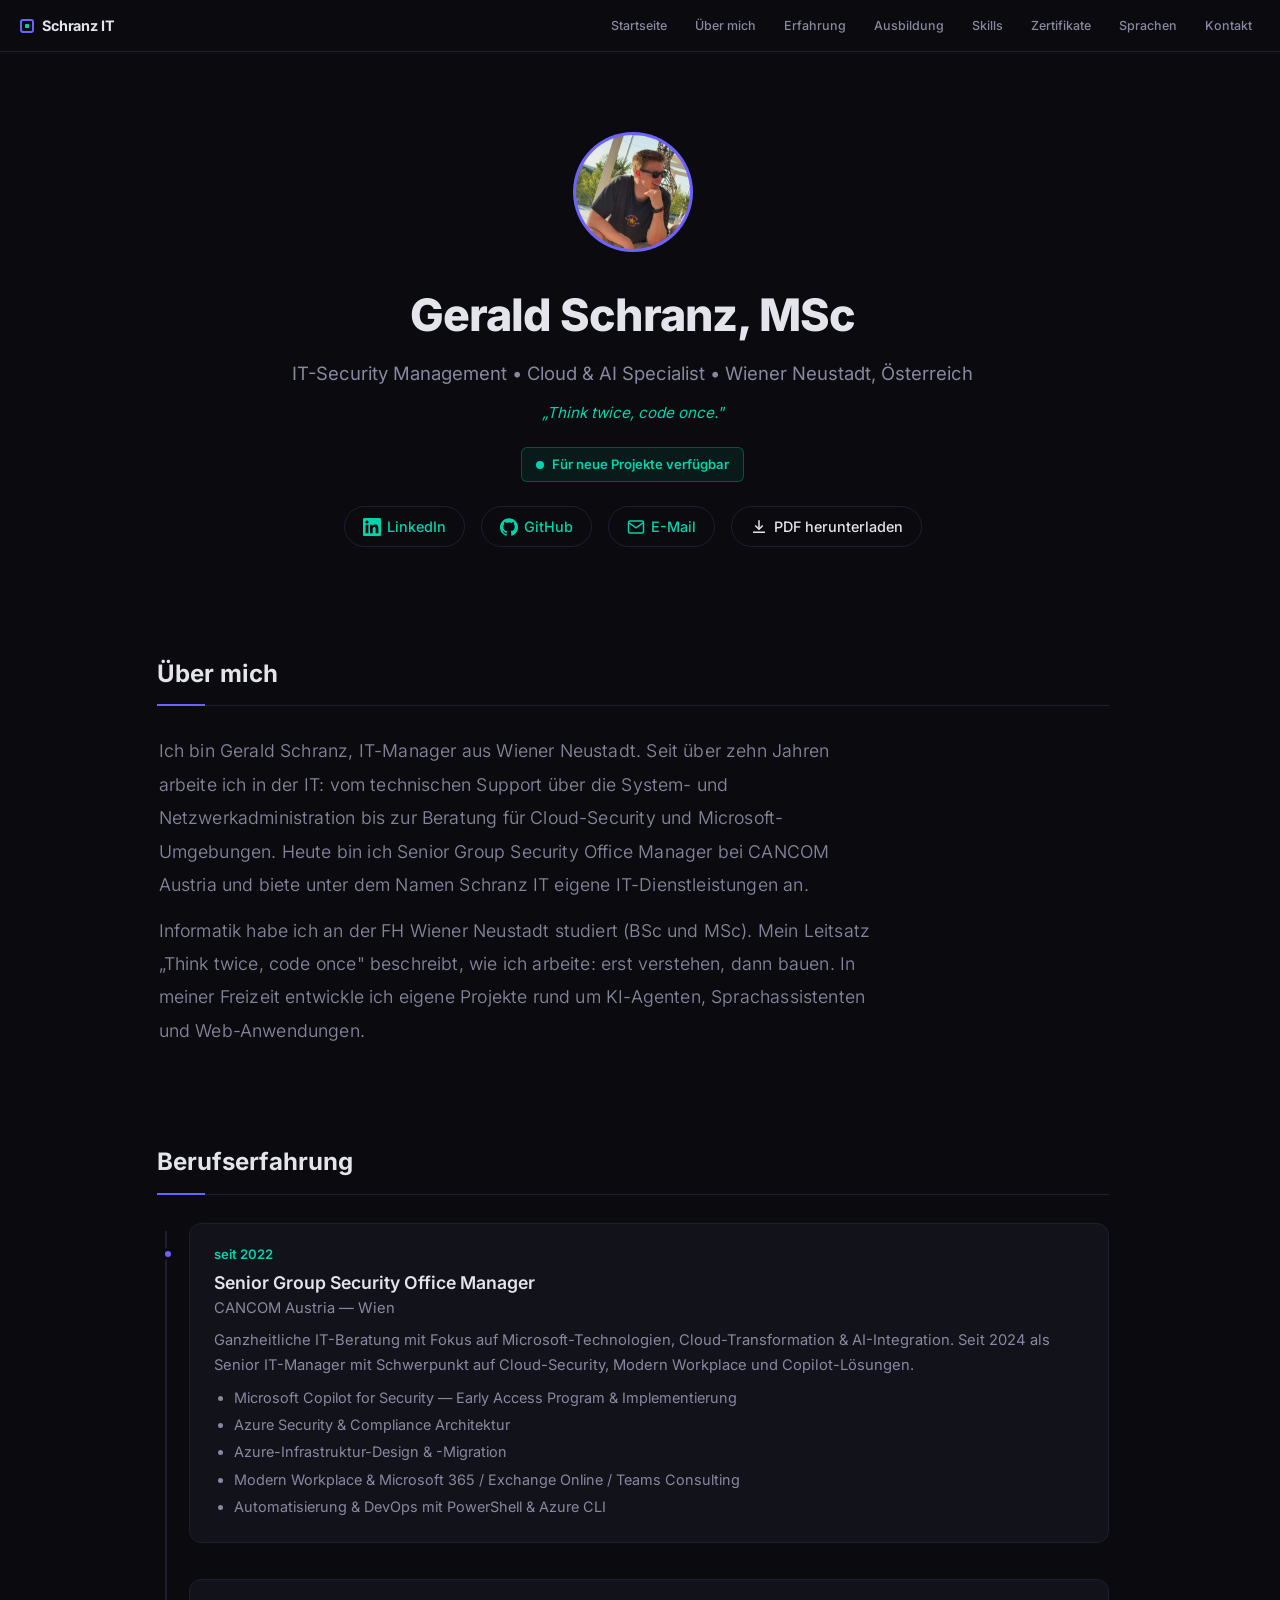
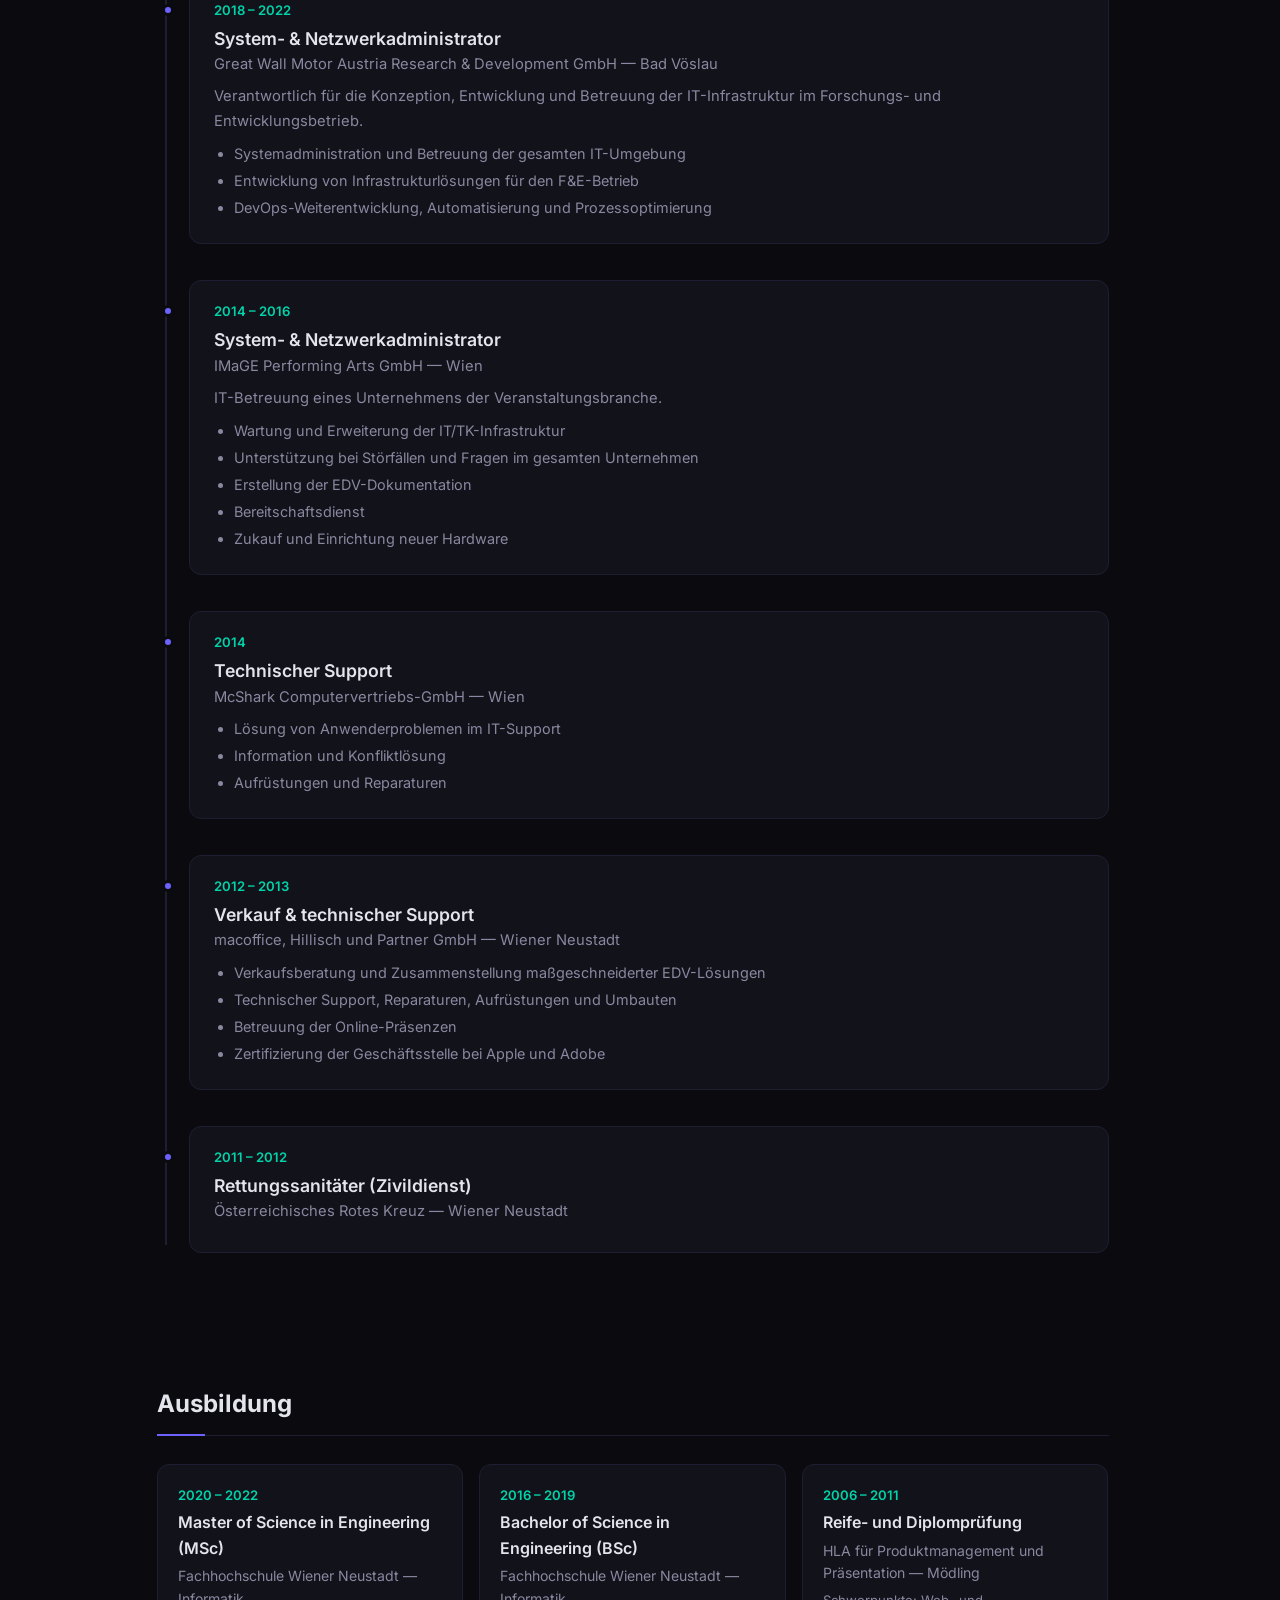
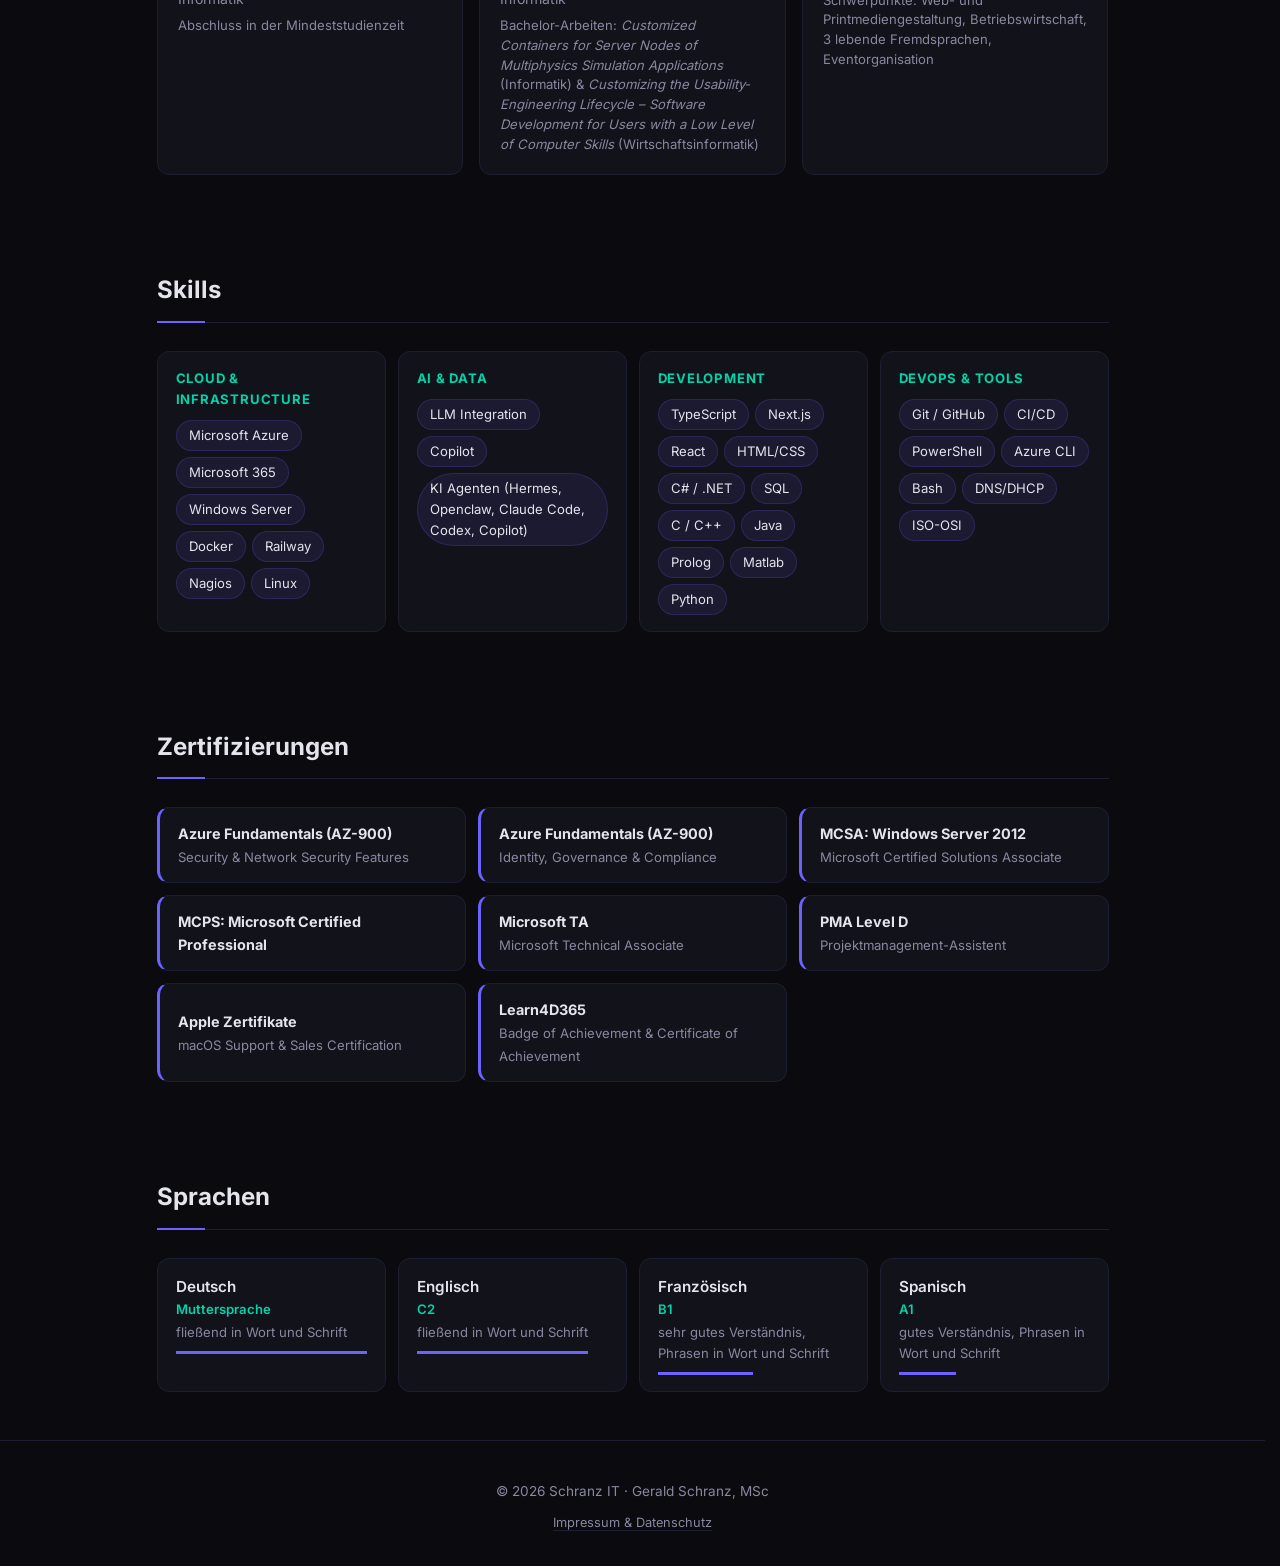
==== ueber-mich.html @ 2ba939f5 "Schranz IT: neue Startseite für IT-Dienstleistungen, Über-mich-Unterseite, Netzkarte v2 und Platinen" ====
<!DOCTYPE html>
<html lang="de">
<head>
  <meta charset="UTF-8">
  <meta name="viewport" content="width=device-width, initial-scale=1.0">
  <meta name="description" content="Gerald Schranz, MSc – Werdegang, Erfahrung, Ausbildung, Skills und Zertifizierungen. Lebenslauf als PDF.">
  <title>Über mich – Gerald Schranz, MSc | Schranz IT</title>
  <link rel="icon" type="image/svg+xml" href="favicon.svg">
  <link rel="alternate icon" href="favicon.svg">
  <link rel="stylesheet" href="style.css">
</head>
<body class="page-about">

  <div id="progress-bar"></div>

  <nav aria-label="Hauptnavigation">
    <a class="nav-brand" href="index.html" aria-label="Schranz IT – Startseite"><span class="nav-mark" aria-hidden="true"></span>Schranz IT</a>
    <div class="nav-links">
      <a href="index.html">Startseite</a>
      <a href="#about">Über mich</a>
      <a href="#experience">Erfahrung</a>
      <a href="#education">Ausbildung</a>
      <a href="#skills">Skills</a>
      <a href="#certifications">Zertifikate</a>
      <a href="#languages">Sprachen</a>
      <a href="index.html#contact">Kontakt</a>
    </div>
  </nav>

  <header class="profile">
    <div class="avatar"><img src="avatar.jpg" alt="Gerald Schranz"></div>
    <h1>Gerald Schranz, MSc</h1>
    <p class="subtitle">IT-Security Management &bull; Cloud &amp; AI Specialist &bull; Wiener Neustadt, Österreich</p>
    <p class="motto">„Think twice, code once."</p>
    <div class="badge-available">
      <span class="dot"></span>
      Für neue Projekte verfügbar
    </div>
    <div class="header-links">
      <a href="https://at.linkedin.com/in/gerald-schranz-02083bab" target="_blank" rel="noopener">
        <svg width="18" height="18" viewBox="0 0 24 24" fill="currentColor"><path d="M20.447 20.452h-3.554v-5.569c0-1.328-.027-3.037-1.852-3.037-1.853 0-2.136 1.445-2.136 2.939v5.667H9.351V9h3.414v1.561h.046c.477-.9 1.637-1.85 3.37-1.85 3.601 0 4.267 2.37 4.267 5.455v6.286zM5.337 7.433a2.062 2.062 0 0 1-2.063-2.065 2.064 2.064 0 1 1 2.063 2.065zm1.782 13.019H3.555V9h3.564v11.452zM22.225 0H1.771C.792 0 0 .774 0 1.729v20.542C0 23.227.792 24 1.771 24h20.451C23.2 24 24 23.227 24 22.271V1.729C24 .774 23.2 0 22.222 0h.003z"/></svg>
        LinkedIn
      </a>
      <a href="https://github.com/gschranz" target="_blank" rel="noopener">
        <svg width="18" height="18" viewBox="0 0 24 24" fill="currentColor"><path d="M12 .297c-6.63 0-12 5.373-12 12 0 5.303 3.438 9.8 8.205 11.385.6.113.82-.258.82-.577 0-.285-.01-1.04-.015-2.04-3.338.724-4.042-1.61-4.042-1.61C4.422 18.07 3.633 17.7 3.633 17.7c-1.087-.744.084-.729.084-.729 1.205.084 1.838 1.236 1.838 1.236 1.07 1.835 2.809 1.305 3.495.998.108-.776.417-1.305.76-1.605-2.665-.3-5.466-1.332-5.466-5.93 0-1.31.465-2.38 1.235-3.22-.135-.303-.54-1.523.105-3.176 0 0 1.005-.322 3.3 1.23.96-.267 1.98-.399 3-.405 1.02.006 2.04.138 3 .405 2.28-1.552 3.285-1.23 3.285-1.23.645 1.653.24 2.873.12 3.176.765.84 1.23 1.91 1.23 3.22 0 4.61-2.805 5.625-5.475 5.92.42.36.81 1.096.81 2.22 0 1.606-.015 2.896-.015 3.286 0 .315.21.69.825.57C20.565 22.092 24 17.592 24 12.297c0-6.627-5.373-12-12-12"/></svg>
        GitHub
      </a>
      <a href="mailto:g.schranz@hotmail.com">
        <svg width="18" height="18" viewBox="0 0 24 24" fill="none" stroke="currentColor" stroke-width="2"><path d="M4 4h16c1.1 0 2 .9 2 2v12c0 1.1-.9 2-2 2H4c-1.1 0-2-.9-2-2V6c0-1.1.9-2 2-2z"/><polyline points="22,6 12,13 2,6"/></svg>
        E-Mail
      </a>
      <button type="button" class="pdf-download-btn" onclick="downloadCvPdf()">
        <svg width="18" height="18" viewBox="0 0 24 24" fill="none" stroke="currentColor" stroke-width="2"><path d="M12 3v12"/><polyline points="7,10 12,15 17,10"/><path d="M4 19h16"/></svg>
        <span class="pdf-btn-label">PDF herunterladen</span>
      </button>
    </div>
  </header>

  <main class="container">

    <!-- About -->
    <section id="about" class="reveal">
      <h2>Über mich</h2>
      <div class="about-text">
        <p>Ich bin Gerald Schranz, IT-Manager aus Wiener Neustadt. Seit über zehn Jahren arbeite ich in der IT: vom technischen Support über die System- und Netzwerkadministration bis zur Beratung für Cloud-Security und Microsoft-Umgebungen. Heute bin ich Senior Group Security Office Manager bei CANCOM Austria und biete unter dem Namen Schranz IT eigene IT-Dienstleistungen an.</p>
        <p style="margin-top: 12px;">Informatik habe ich an der FH Wiener Neustadt studiert (BSc und MSc). Mein Leitsatz „Think twice, code once" beschreibt, wie ich arbeite: erst verstehen, dann bauen. In meiner Freizeit entwickle ich eigene Projekte rund um KI-Agenten, Sprachassistenten und Web-Anwendungen.</p>
      </div>
    </section>

    <!-- Experience -->
    <section id="experience" class="reveal">
      <h2>Berufserfahrung</h2>
      <div class="timeline">

        <div class="timeline-item">
          <div class="date">seit 2022</div>
          <h3>Senior Group Security Office Manager</h3>
          <div class="company">CANCOM Austria — Wien</div>
          <p>Ganzheitliche IT-Beratung mit Fokus auf Microsoft-Technologien, Cloud-Transformation &amp; AI-Integration. Seit 2024 als Senior IT-Manager mit Schwerpunkt auf Cloud-Security, Modern Workplace und Copilot-Lösungen.</p>
          <ul>
            <li>Microsoft Copilot for Security — Early Access Program &amp; Implementierung</li>
            <li>Azure Security &amp; Compliance Architektur</li>
            <li>Azure-Infrastruktur-Design &amp; -Migration</li>
            <li>Modern Workplace &amp; Microsoft 365 / Exchange Online / Teams Consulting</li>
            <li>Automatisierung &amp; DevOps mit PowerShell &amp; Azure CLI</li>
          </ul>
        </div>

        <div class="timeline-item">
          <div class="date">2018 – 2022</div>
          <h3>System- &amp; Netzwerkadministrator</h3>
          <div class="company">Great Wall Motor Austria Research &amp; Development GmbH — Bad Vöslau</div>
          <p>Verantwortlich für die Konzeption, Entwicklung und Betreuung der IT-Infrastruktur im Forschungs- und Entwicklungsbetrieb.</p>
          <ul>
            <li>Systemadministration und Betreuung der gesamten IT-Umgebung</li>
            <li>Entwicklung von Infrastrukturlösungen für den F&amp;E-Betrieb</li>
            <li>DevOps-Weiterentwicklung, Automatisierung und Prozessoptimierung</li>
          </ul>
        </div>

        <div class="timeline-item">
          <div class="date">2014 – 2016</div>
          <h3>System- &amp; Netzwerkadministrator</h3>
          <div class="company">IMaGE Performing Arts GmbH — Wien</div>
          <p>IT-Betreuung eines Unternehmens der Veranstaltungsbranche.</p>
          <ul>
            <li>Wartung und Erweiterung der IT/TK-Infrastruktur</li>
            <li>Unterstützung bei Störfällen und Fragen im gesamten Unternehmen</li>
            <li>Erstellung der EDV-Dokumentation</li>
            <li>Bereitschaftsdienst </li>
            <li>Zukauf und Einrichtung neuer Hardware</li>
          </ul>
        </div>

        <div class="timeline-item">
          <div class="date">2014</div>
          <h3>Technischer Support</h3>
          <div class="company">McShark Computervertriebs-GmbH — Wien</div>
          <ul>
            <li>Lösung von Anwenderproblemen im IT-Support</li>
            <li>Information und Konfliktlösung</li>
            <li>Aufrüstungen und Reparaturen</li>
          </ul>
        </div>

        <div class="timeline-item">
          <div class="date">2012 – 2013</div>
          <h3>Verkauf &amp; technischer Support</h3>
          <div class="company">macoffice, Hillisch und Partner GmbH — Wiener Neustadt</div>
          <ul>
            <li>Verkaufsberatung und Zusammenstellung maßgeschneiderter EDV-Lösungen</li>
            <li>Technischer Support, Reparaturen, Aufrüstungen und Umbauten</li>
            <li>Betreuung der Online-Präsenzen</li>
            <li>Zertifizierung der Geschäftsstelle bei Apple und Adobe</li>
          </ul>
        </div>

        <div class="timeline-item">
          <div class="date">2011 – 2012</div>
          <h3>Rettungssanitäter (Zivildienst)</h3>
          <div class="company">Österreichisches Rotes Kreuz — Wiener Neustadt</div>
        </div>

      </div>
    </section>

    <!-- Education -->
    <section id="education" class="reveal">
      <h2>Ausbildung</h2>
      <div class="edu-grid">
        <div class="edu-card">
          <div class="date">2020 – 2022</div>
          <h3>Master of Science in Engineering (MSc)</h3>
          <div class="school">Fachhochschule Wiener Neustadt — Informatik</div>
          <div class="details">Abschluss in der Mindeststudienzeit</div>
        </div>
        <div class="edu-card">
          <div class="date">2016 – 2019</div>
          <h3>Bachelor of Science in Engineering (BSc)</h3>
          <div class="school">Fachhochschule Wiener Neustadt — Informatik</div>
          <div class="details">
            Bachelor-Arbeiten: <em>Customized Containers for Server Nodes of Multiphysics Simulation Applications</em> (Informatik) &amp; <em>Customizing the Usability-Engineering Lifecycle – Software Development for Users with a Low Level of Computer Skills</em> (Wirtschaftsinformatik)
          </div>
        </div>
        <div class="edu-card">
          <div class="date">2006 – 2011</div>
          <h3>Reife- und Diplomprüfung</h3>
          <div class="school">HLA für Produktmanagement und Präsentation — Mödling</div>
          <div class="details">
            Schwerpunkte: Web- und Printmediengestaltung, Betriebswirtschaft, 3 lebende Fremdsprachen, Eventorganisation
          </div>
        </div>
      </div>
    </section>

    <!-- Skills -->
    <section id="skills" class="reveal">
      <h2>Skills</h2>
      <div class="skills-grid">
        <div class="skill-group">
          <h4>Cloud &amp; Infrastructure</h4>
          <div class="skill-tags">
            <span class="skill-tag">Microsoft Azure</span>
            <span class="skill-tag">Microsoft 365</span>
            <span class="skill-tag">Windows Server</span>
            <span class="skill-tag">Docker</span>
            <span class="skill-tag">Railway</span>
            <span class="skill-tag">Nagios</span>
            <span class="skill-tag">Linux</span>
          </div>
        </div>
        <div class="skill-group">
          <h4>AI &amp; Data</h4>
          <div class="skill-tags">
            <span class="skill-tag">LLM Integration</span>
            <span class="skill-tag">Copilot</span>
            <span class="skill-tag">KI Agenten (Hermes, Openclaw, Claude Code, Codex, Copilot)</span>
          </div>
        </div>
        <div class="skill-group">
          <h4>Development</h4>
          <div class="skill-tags">
            <span class="skill-tag">TypeScript</span>
            <span class="skill-tag">Next.js</span>
            <span class="skill-tag">React</span>
            <span class="skill-tag">HTML/CSS</span>
            <span class="skill-tag">C# / .NET</span>
            <span class="skill-tag">SQL</span>
            <span class="skill-tag">C / C++</span>
            <span class="skill-tag">Java</span>
            <span class="skill-tag">Prolog</span>
            <span class="skill-tag">Matlab</span>
            <span class="skill-tag">Python</span>
          </div>
        </div>
        <div class="skill-group">
          <h4>DevOps &amp; Tools</h4>
          <div class="skill-tags">
            <span class="skill-tag">Git / GitHub</span>
            <span class="skill-tag">CI/CD</span>
            <span class="skill-tag">PowerShell</span>
            <span class="skill-tag">Azure CLI</span>
            <span class="skill-tag">Bash</span>
            <span class="skill-tag">DNS/DHCP</span>
            <span class="skill-tag">ISO-OSI</span>
          </div>
        </div>
      </div>
    </section>

    <!-- Certifications -->
    <section id="certifications" class="reveal">
      <h2>Zertifizierungen</h2>
      <div class="cert-grid">
        <div class="cert-item">
          <div>
            <strong>Azure Fundamentals (AZ-900)</strong><br>
            <span style="font-size:.82rem;color:var(--text-dim);">Security &amp; Network Security Features</span>
          </div>
        </div>
        <div class="cert-item">
          <div>
            <strong>Azure Fundamentals (AZ-900)</strong><br>
            <span style="font-size:.82rem;color:var(--text-dim);">Identity, Governance &amp; Compliance</span>
          </div>
        </div>
        <div class="cert-item">
          <div>
            <strong>MCSA: Windows Server 2012</strong><br>
            <span style="font-size:.82rem;color:var(--text-dim);">Microsoft Certified Solutions Associate</span>
          </div>
        </div>
        <div class="cert-item">
          <div>
            <strong>MCPS: Microsoft Certified Professional</strong>
          </div>
        </div>
        <div class="cert-item">
          <div>
            <strong>Microsoft TA</strong><br>
            <span style="font-size:.82rem;color:var(--text-dim);">Microsoft Technical Associate</span>
          </div>
        </div>
        <div class="cert-item">
          <div>
            <strong>PMA Level D</strong><br>
            <span style="font-size:.82rem;color:var(--text-dim);">Projektmanagement-Assistent</span>
          </div>
        </div>
        <div class="cert-item">
          <div>
            <strong>Apple Zertifikate</strong><br>
            <span style="font-size:.82rem;color:var(--text-dim);">macOS Support &amp; Sales Certification</span>
          </div>
        </div>
        <div class="cert-item">
          <div>
            <strong>Learn4D365</strong><br>
            <span style="font-size:.82rem;color:var(--text-dim);">Badge of Achievement &amp; Certificate of Achievement</span>
          </div>
        </div>
      </div>
    </section>

    <!-- Languages -->
    <section id="languages" class="reveal">
      <h2>Sprachen</h2>
      <div class="lang-grid">
        <div class="lang-item reveal">
          <div class="lang-name">Deutsch</div>
          <div class="lang-level">Muttersprache</div>
          <div class="lang-desc">fließend in Wort und Schrift</div>
          <div class="lang-bar" style="--pct:100%"></div>
        </div>
        <div class="lang-item reveal">
          <div class="lang-name">Englisch</div>
          <div class="lang-level">C2</div>
          <div class="lang-desc">fließend in Wort und Schrift</div>
          <div class="lang-bar" style="--pct:90%"></div>
        </div>
        <div class="lang-item reveal">
          <div class="lang-name">Französisch</div>
          <div class="lang-level">B1</div>
          <div class="lang-desc">sehr gutes Verständnis, Phrasen in Wort und Schrift</div>
          <div class="lang-bar" style="--pct:50%"></div>
        </div>
        <div class="lang-item reveal">
          <div class="lang-name">Spanisch</div>
          <div class="lang-level">A1</div>
          <div class="lang-desc">gutes Verständnis, Phrasen in Wort und Schrift</div>
          <div class="lang-bar" style="--pct:30%"></div>
        </div>
      </div>
    </section>

  </main>

  <footer>
    <div class="container">
      <p>© 2026 Schranz IT · Gerald Schranz, MSc</p>
      <button type="button" class="legal-toggle" aria-expanded="false" aria-controls="legal-info" onclick="this.setAttribute('aria-expanded', document.getElementById('legal-info').classList.toggle('show'))">Impressum &amp; Datenschutz</button>
      <div id="legal-info" class="legal-section">
        <h3>Impressum</h3>
        <p><strong>Schranz IT – Gerald Schranz, MSc</strong> (Einzelunternehmen)<br>
        Moosgasse 8, 2700 Wiener Neustadt, Österreich<br>
        E-Mail: <a href="mailto:g.schranz@hotmail.com">g.schranz@hotmail.com</a></p>
        <p><strong>Unternehmensgegenstand:</strong> IT-Dienstleistungen<br>
        <strong>Steuernummer:</strong> 09 365/3061</p>

        <h3 style="margin-top:16px;">Datenschutzerklärung</h3>
        <p><strong>Verantwortlicher:</strong> Gerald Schranz, MSc, Moosgasse 8, 2700 Wiener Neustadt (<a href="mailto:g.schranz@hotmail.com">g.schranz@hotmail.com</a>)</p>
        <p><strong>Personenbezogene Daten:</strong> Diese Website erhebt und verarbeitet keine personenbezogenen Daten. Es werden keine Cookies, Tracking-Tools oder Analyse-Dienste eingesetzt. Schrift, Bilder und Videos werden lokal vom Server ausgeliefert — es erfolgt keine Verbindung zu Servern Dritter.</p>
        <p><strong>Kontaktaufnahme:</strong> Bei E-Mail-Kontakt wird die Korrespondenz vertraulich behandelt und nicht an Dritte weitergegeben.</p>
        <p><strong>Server-Logfiles:</strong> Beim Abruf der Seite werden durch den Hosting-Anbieter technisch notwendige Logdaten (IP, Uhrzeit, aufgerufene Seite) verarbeitet. Diese Daten werden nicht mit anderen Datenquellen zusammengeführt.</p>
        <p><strong>Ihre Rechte:</strong> Ihnen stehen die Rechte auf Auskunft, Berichtigung, Löschung, Einschränkung der Verarbeitung und Datenübertragbarkeit zu. Bei Fragen kontaktieren Sie mich bitte per E-Mail.</p>
      </div>
    </div>
  </footer>

  <script src="cv-pdf.js"></script>
  <script src="site.js"></script>
</body>
</html>
---- style.css ----
/* ── Fonts (lokal gehostet) ── */
@font-face {
  font-family: 'Inter';
  font-style: normal;
  font-weight: 100 900;
  font-display: swap;
  src: url('fonts/Inter-latin-ext.woff2') format('woff2');
  unicode-range: U+0100-02BA, U+02BD-02C5, U+02C7-02CC, U+02CE-02D7, U+02DD-02FF, U+0304, U+0308, U+0329, U+1D00-1DBF, U+1E00-1E9F, U+1EF2-1EFF, U+2020, U+20A0-20AB, U+20AD-20C0, U+2113, U+2C60-2C7F, U+A720-A7FF;
}
@font-face {
  font-family: 'Inter';
  font-style: normal;
  font-weight: 100 900;
  font-display: swap;
  src: url('fonts/Inter-latin.woff2') format('woff2');
  unicode-range: U+0000-00FF, U+0131, U+0152-0153, U+02BB-02BC, U+02C6, U+02DA, U+02DC, U+0304, U+0308, U+0329, U+2000-206F, U+20AC, U+2122, U+2191, U+2193, U+2212, U+2215, U+FEFF, U+FFFD;
}

/* ── Reset & Base ── */
*, *::before, *::after { box-sizing: border-box; margin: 0; padding: 0; }
:root {
  --bg:        #0a0a0f;
  --bg-card:   #12121a;
  --bg-hover:  #1a1a2e;
  --border:    #1e1e32;
  --text:      #e4e4ed;
  --text-dim:  #8888a0;
  --accent:    #6c63ff;
  --accent2:   #00d4aa;
  --accent3:   #ff6b6b;
  --radius:    12px;
  --shadow:    0 4px 24px rgba(0,0,0,.4);
}
html { scroll-behavior: smooth; overflow-x: hidden; scrollbar-gutter: stable; }
body {
  font-family: 'Inter', -apple-system, sans-serif;
  background: var(--bg);
  color: var(--text);
  line-height: 1.6;
  min-height: 100vh;
  overflow-x: hidden;
  overflow-wrap: break-word;
}
a { color: var(--accent2); text-decoration: none; transition: color .2s; }
a:hover { color: #fff; }

/* ── Layout ── */
.container { max-width: 1000px; margin: 0 auto; padding: 0 24px; }

/* ── Header / Hero ── */
header {
  padding: 80px 24px 60px;
  text-align: center;
  position: relative;
  overflow: hidden;
}
.avatar {
  width: 120px; height: 120px;
  border-radius: 50%;
  display: inline-block;
  padding: 3px;
  margin-bottom: 20px;
  background: var(--accent);
}
.avatar img {
  width: 100%; height: 100%;
  border-radius: 50%;
  object-fit: cover;
  object-position: 63% 29%;
  display: block;
}
header h1 {
  font-size: 2.8rem; font-weight: 800;
  letter-spacing: -.02em;
}
header .subtitle {
  font-size: 1.15rem; color: var(--text-dim);
  margin-top: 8px; font-weight: 400;
}
header .motto {
  margin-top: 12px;
  font-size: .95rem; color: var(--accent2);
  font-style: italic;
}
.print-only { display: none; }
.header-links {
  margin-top: 24px;
  display: flex; gap: 16px; justify-content: center; flex-wrap: wrap;
}
.header-links a, .header-links button {
  display: inline-flex; align-items: center; gap: 6px;
  padding: 8px 18px;
  border: 1px solid var(--border);
  border-radius: 100px;
  font-size: .9rem; font-weight: 500;
  transition: all .25s;
}
.header-links button {
  background: none;
  color: inherit;
  font-family: inherit;
  cursor: pointer;
}
.header-links button:disabled {
  opacity: .6;
  cursor: wait;
}
.header-links a:hover, .header-links button:hover {
  border-color: var(--accent);
  background: var(--bg-hover);
  transform: translateY(-2px);
}

/* ── Sections ── */
section { padding: 48px 0; }
section h2 {
  font-size: 1.5rem; font-weight: 700;
  margin-bottom: 28px;
  padding-bottom: 12px;
  border-bottom: 1px solid var(--border);
  position: relative;
}
section h2::after {
  content: '';
  position: absolute; left: 0; bottom: -1px;
  width: 48px; height: 2px;
  background: var(--accent);
}

/* ── About ── */
.about-text {
  color: var(--text-dim);
  font-size: 1.1rem;
  max-width: 720px;
  line-height: 1.9;
  letter-spacing: .01em;
  font-weight: 350;
  padding: 0 2px;
  -webkit-font-smoothing: antialiased;
  -moz-osx-font-smoothing: grayscale;
  text-rendering: optimizeLegibility;
  opacity: .96;
}

/* ── Experience ── */
.timeline { position: relative; padding-left: 32px; }
.timeline::before {
  content: '';
  position: absolute; left: 8px; top: 8px; bottom: 8px;
  width: 2px;
  background: var(--border);
}
.timeline-item {
  position: relative; z-index: 1;
  margin-bottom: 36px;
  padding: 20px 24px;
  background: var(--bg-card);
  border: 1px solid var(--border);
  border-radius: var(--radius);
  transition: all .25s;
}
.timeline-item:hover {
  border-color: var(--accent);   /* traegt den Hover, falls der Leuchtrahmen entfaellt */
  box-shadow: var(--shadow);
}
.timeline-item::before {
  content: '';
  position: absolute;
  left: -28px; top: 24px;
  width: 12px; height: 12px;
  border-radius: 50%;
  background: var(--accent);
  border: 3px solid var(--bg);
}
.timeline-item .date {
  font-size: .82rem; color: var(--accent2);
  font-weight: 600; margin-bottom: 4px;
}
.timeline-item h3 { font-size: 1.1rem; font-weight: 600; }
.timeline-item .company {
  font-size: .92rem; color: var(--text-dim); margin-bottom: 8px;
}
.timeline-item p { color: var(--text-dim); font-size: .92rem; line-height: 1.7; }
.timeline-item ul {
  margin-top: 8px; padding-left: 20px;
  color: var(--text-dim); font-size: .9rem;
}
.timeline-item ul li { margin-bottom: 4px; }

/* ── Education ── */
.edu-grid {
  display: grid;
  grid-template-columns: repeat(auto-fit, minmax(280px, 1fr));
  gap: 16px;
}
.edu-card {
  background: var(--bg-card);
  border: 1px solid var(--border);
  border-radius: var(--radius);
  padding: 20px;
  transition: all .25s;
}
.edu-card:hover {
  border-color: var(--accent);
  box-shadow: var(--shadow);
}
.edu-card .date { font-size: .82rem; color: var(--accent2); font-weight: 600; }
.edu-card h3 { font-size: 1rem; font-weight: 600; margin: 4px 0; }
.edu-card .school { font-size: .88rem; color: var(--text-dim); }
.edu-card .details {
  font-size: .82rem; color: var(--text-dim);
  margin-top: 6px; line-height: 1.5;
}

/* ── Skills ── */
.skills-grid {
  display: grid;
  grid-template-columns: repeat(auto-fit, minmax(180px, 1fr));
  gap: 12px;
}
.skill-group {
  background: var(--bg-card);
  border: 1px solid var(--border);
  border-radius: var(--radius);
  padding: 16px 18px;
}
.skill-group h4 {
  font-size: .82rem; text-transform: uppercase; letter-spacing: .06em;
  color: var(--accent2); margin-bottom: 10px;
}
.skill-tags { display: flex; flex-wrap: wrap; gap: 6px; }
.skill-tag {
  padding: 4px 12px;
  border-radius: 100px;
  font-size: .82rem;
  background: rgba(108,99,255,.1);
  border: 1px solid rgba(108,99,255,.2);
  color: var(--text);
  transition: border-color .2s, background .2s;
}
.skill-tag:hover {
  background: rgba(108,99,255,.2);
  border-color: var(--accent);
}

/* ── Certifications ── */
.cert-grid {
  display: grid;
  grid-template-columns: repeat(auto-fit, minmax(240px, 1fr));
  gap: 12px;
}
.cert-item {
  display: flex; align-items: center; gap: 12px;
  padding: 14px 18px;
  background: var(--bg-card);
  border: 1px solid var(--border);
  border-radius: var(--radius);
  font-size: .9rem;
  border-left: 3px solid var(--accent);
  transition: all .2s;
}
.cert-item:hover {
  border-color: var(--accent);
  box-shadow: var(--shadow);
}

/* ── Languages ── */
.lang-grid {
  display: grid;
  grid-template-columns: repeat(auto-fit, minmax(200px, 1fr));
  gap: 12px;
}
.lang-item {
  background: var(--bg-card);
  border: 1px solid var(--border);
  border-radius: var(--radius);
  padding: 16px 18px;
  transition: all .2s;
}
.lang-item:hover {
  border-color: var(--accent);
}
.lang-item .lang-name {
  font-weight: 600; font-size: .95rem;
}
.lang-item .lang-level {
  font-size: .82rem; color: var(--accent2); font-weight: 600;
}
.lang-item .lang-desc {
  font-size: .82rem; color: var(--text-dim); margin-top: 2px;
}

/* ── Projects ── */
.project-grid {
  display: grid;
  grid-template-columns: repeat(auto-fit, minmax(280px, 1fr));
  gap: 16px;
}
.project-card {
  background: var(--bg-card);
  border: 1px solid var(--border);
  border-radius: var(--radius);
  padding: 20px;
  transition: all .25s;
}
.project-card:hover {
  border-color: var(--accent);
  box-shadow: var(--shadow);
  transform: translateY(-2px);
}
.project-card h3 { font-size: 1rem; font-weight: 600; }
.project-card h3 a { color: var(--text); transition: color .2s; }
.project-card h3 a:hover { color: var(--accent2); }
.project-card .desc {
  font-size: .88rem; color: var(--text-dim);
  margin: 6px 0 10px; line-height: 1.6;
}
.project-card .tech-stack {
  display: flex; flex-wrap: wrap; gap: 4px;
}
.project-card .tech-stack span {
  font-size: .75rem; padding: 2px 8px;
  border-radius: 4px;
  background: rgba(255,255,255,.04);
  color: var(--text-dim);
}

/* ── Projekt-Netzkarte ── */
.pf { display: grid; grid-template-columns: minmax(0, 1fr) 340px; gap: 16px; align-items: stretch; }
.pf-stage {
  position: relative; height: 480px; min-width: 0;
  background: var(--bg-card); border: 1px solid var(--border); border-radius: var(--radius);
  overflow: hidden;
}
.pf-stage canvas { position: absolute; inset: 0; width: 100%; height: 100%; display: block; }
.pf-stage { touch-action: pan-y; -webkit-user-select: none; user-select: none; }
.pf-node {
  position: absolute; width: 1px; height: 1px; padding: 0; margin: -1px;
  overflow: hidden; clip: rect(0 0 0 0); white-space: nowrap; border: 0;
}
.pf[data-state="scene"] .pf-node { display: none; }
.pf-panel {
  background: var(--bg-card); border: 1px solid var(--border); border-radius: var(--radius);
  padding: 22px; display: flex; flex-direction: column; gap: 10px; align-content: flex-start;
}
.pf-eyebrow { font-size: .72rem; text-transform: uppercase; letter-spacing: .08em; color: var(--accent2); font-weight: 600; }
.pf-title { font-size: 1.25rem; font-weight: 700; outline: none; }
.pf-status {
  align-self: flex-start; font-size: .75rem; font-weight: 600; color: #ffb454;
  border: 1px solid rgba(255,180,84,.4); border-radius: 6px; padding: 2px 8px;
}
.pf-text { font-size: .9rem; line-height: 1.7; color: var(--text-dim); }
.pf-legend { list-style: none; display: grid; gap: 8px; margin-top: 6px; font-size: .85rem; color: var(--text-dim); }
.pf-legend li { display: flex; align-items: center; gap: 10px; }
.pf-legend i { width: 10px; height: 10px; border-radius: 50%; display: inline-block; }
.pf-panel .tech-stack { display: flex; flex-wrap: wrap; gap: 4px; margin-top: 4px; }
.pf-panel .tech-stack span {
  font-size: .75rem; padding: 2px 8px; border-radius: 4px;
  background: rgba(255,255,255,.04); color: var(--text-dim);
}
.pf-link { font-size: .85rem; }
.pf-back {
  align-self: flex-start; background: none; border: 1px solid var(--border); border-radius: 100px;
  color: var(--text); font: inherit; font-size: .8rem; padding: 5px 12px; cursor: pointer;
  transition: border-color .2s;
}
.pf-back:hover { border-color: var(--accent); }
html.pf-on .pf-list { display: none; }
@media (max-width: 900px) {
  .pf { grid-template-columns: 1fr; }
  .pf-stage { height: 560px; }
}
@media (max-width: 480px) { .pf-stage { height: 520px; } }

/* ── Footer ── */
footer {
  text-align: center;
  padding: 40px 0 32px;
  border-top: 1px solid var(--border);
  color: var(--text-dim);
  font-size: .85rem;
}
footer .legal-toggle {
  background: none; border: 0; font-family: inherit;
  display: inline-block;
  margin-top: 12px;
  font-size: .8rem;
  color: var(--text-dim);
  cursor: pointer;
  text-decoration: underline;
  text-underline-offset: 3px;
  text-decoration-color: var(--border);
  transition: color .2s;
}
footer .legal-toggle:hover { color: var(--accent2); }
footer .legal-section {
  display: none;
  margin-top: 20px;
  padding: 20px 24px;
  background: var(--bg-card);
  border: 1px solid var(--border);
  border-radius: var(--radius);
  text-align: left;
  font-size: .82rem;
  line-height: 1.7;
}
footer .legal-section.show { display: block; }
footer .legal-section h3 {
  font-size: .9rem;
  font-weight: 600;
  margin-bottom: 8px;
  color: var(--text);
}
footer .legal-section p { margin-bottom: 6px; }
footer .legal-section p:last-child { margin-bottom: 0; }
footer .legal-section a { color: var(--accent2); }
footer .legal-section a:hover { color: #fff; }

/* ── Navigation ── */
nav {
  position: fixed;
  top: 0; left: 0; right: 0;
  z-index: 100;
  display: flex;
  align-items: center;
  gap: 12px;
  padding: 8px 16px;
  background: var(--bg);
  border-bottom: 1px solid var(--border);
}
.nav-links {
  display: flex;
  gap: 4px;
  margin-left: auto;
  min-width: 0;
  overflow-x: auto;
  -webkit-overflow-scrolling: touch;
  scrollbar-width: none;
}
.nav-links::-webkit-scrollbar { display: none; }
nav .nav-brand {
  display: inline-flex; align-items: center; gap: 8px;
  flex-shrink: 0;
  color: var(--text); font-weight: 700; font-size: .9rem; letter-spacing: -.01em;
  padding: 6px 4px;
}
nav .nav-brand:hover { background: none; color: var(--text); }
.nav-mark {
  width: 14px; height: 14px; border: 2px solid var(--accent); border-radius: 3px;
  position: relative;
}
.nav-mark::after {
  content: ''; position: absolute; inset: 3px; background: var(--accent2); border-radius: 1px;
}
nav a {
  font-size: .78rem;
  font-weight: 500;
  padding: 6px 12px;
  border-radius: 8px;
  color: var(--text-dim);
  white-space: nowrap;
  transition: all .2s;
}
nav a:hover {
  color: var(--text);
  background: var(--bg-hover);
}

/* ── Padding für fixed Nav ── */
body { padding-top: 52px; }

/* ── Hero-Intro: Warp-Tunnel als Canvas in nativer Auflösung ──
   Standardmäßig aus; ein Skript im <head> setzt splash-active (kein Intro ohne JS). */
#hero-splash {
  display: none;
  position: fixed;
  inset: 0;
  z-index: 9999;
  background: var(--bg);
  transition: opacity .8s ease-out;
}
html.splash-active #hero-splash, #hero-splash.hide { display: block; }
#hero-splash canvas { display: block; width: 100%; height: 100%; }
#hero-splash.hide { opacity: 0; pointer-events: none; }
/* Übergang: die Seite fliegt aus dem Tunnel heran, solange er noch sichtbar ist */
html.intro-run nav, html.intro-run header, html.intro-run main, html.intro-run footer {
  transform-origin: 50% 0;
  transition: opacity 1.1s ease, transform 1.4s cubic-bezier(.16, .84, .3, 1);
}
html.intro-hold nav, html.intro-hold header, html.intro-hold main, html.intro-hold footer {
  opacity: 0;
  transform: scale(1.06);
}
html.splash-active, html.splash-active body { overflow: hidden; }
@media (prefers-reduced-motion: reduce) {
  #hero-splash { display: none !important; }
}

/* ── Print ── */
@media print {
  /* Sonst kann der Druck-Snapshot mitten in einer Farb-/Opacity-Transition
     (Breathing Glow, Scroll-Reveal, ...) entstehen und Karten wirken blass. */
  * { animation: none !important; transition: none !important; }
  nav { display: none; }
  .print-only { display: block; }
  header .subtitle { color: #333; }
  header .motto { color: #444; }
  body { padding-top: 0; background: #fff; color: #111; }
  header::before { display: none; }
  header { padding: 32px 24px 20px; }
  header h1 {
    color: #111 !important;
    -webkit-text-fill-color: #111 !important;
    background: none !important;
    -webkit-background-clip: initial !important;
    background-clip: initial !important;
  }
  .avatar {
    width: 80px; height: 80px;
    box-shadow: none;
    background: none;
    border: 2px solid #999;
    animation: none;
    -webkit-print-color-adjust: exact;
    print-color-adjust: exact;
  }
  .about-text, .timeline-item p,
  .timeline-item ul, .timeline-item .company,
  .edu-card .school, .cert-item span,
  .project-card .desc, .project-card .tech-stack span,
  .lang-item .lang-desc { color: #333; }
  .project-card h3 a { color: #111; }
  .timeline-item, .edu-card, .skill-group,
  .cert-item, .project-card, .lang-item {
    background: #f5f5f5;
    border-color: #ddd;
    box-shadow: none;
  }
  .skill-tag { background: #e8e8ff; border-color: #ccc; color: #222; }
  .timeline-item:hover, .edu-card:hover,
  .cert-item:hover, .project-card:hover { transform: none; box-shadow: none; }
  .timeline::before { background: #999; }
  .timeline-item::before { background: #6c63ff; border-color: #fff; }
  .legal-toggle { display: none; }
  footer .legal-section { display: block !important; border-color: #ddd; background: #f5f5f5; }
  footer .legal-section p, footer .legal-section h3 { color: #333; }
  section { padding: 24px 0; page-break-inside: avoid; }
  section h2 { color: #111; }
  .header-links a { border-color: #ddd; }
  footer { border-top-color: #ddd; color: #666; }
  .date { color: #6c63ff !important; }
  .skill-group h4 { color: #6c63ff !important; }
  .lang-item .lang-level { color: #6c63ff !important; }
  .pdf-download-btn { display: none !important; }
  /* Scroll-Reveal ist beim Drucken irrelevant -- alles sofort sichtbar,
     auch wenn die Sektion nie ins Sichtfeld gescrollt wurde. */
  .reveal { opacity: 1 !important; transform: none !important; transition: none !important; }
}

/* ── Verfügbar-Badge ── */
.badge-available {
  display: inline-flex; align-items: center; gap: 8px;
  margin-top: 22px;
  padding: 6px 14px;
  border-radius: 6px;
  font-size: .82rem; font-weight: 600;
  background: rgba(0,212,170,.08);
  border: 1px solid rgba(0,212,170,.3);
  color: var(--accent2);
}
.badge-available .dot {
  width: 8px; height: 8px;
  border-radius: 50%;
  background: var(--accent2);
}

/* ── Scroll Reveal ── */
.reveal {
  opacity: 0;
  transform: translateY(16px);
  transition: opacity .5s ease, transform .5s ease;
}
.reveal.visible {
  opacity: 1;
  transform: translateY(0);
}

/* ── Sprachbalken ── */
.lang-item .lang-bar {
  height: 3px;
  margin-top: 8px;
  background: var(--accent);
  transition: width .8s ease;
  width: 0;
}
.lang-item.visible .lang-bar { width: var(--pct); }

/* ── Scroll-Fortschritt ── */
#progress-bar {
  position: fixed;
  top: 0; left: 0;
  height: 2px;
  background: var(--accent);
  z-index: 200;
  width: 0;
}



/* ── Responsive Overflow Safeguards ── */
.about-text, .timeline-item, .timeline-item p, .timeline-item ul,
.edu-card, .edu-card .details, .edu-card .school, .skill-group,
.cert-item, .lang-item, .lang-item .lang-desc, .project-card,
.project-card .desc, footer .legal-section, footer .legal-section p {
  overflow-wrap: break-word;
  word-break: break-word;
}
.cert-item > div { min-width: 0; }


/* ── Responsive ── */
@media (max-width: 640px) {
  header h1 { font-size: 1.7rem; }
  header { padding: 60px 24px 32px; }
  .avatar { width: 96px; height: 96px; padding: 2px; }
  .subtitle { font-size: .95rem; }
  section { padding: 28px 0; }
  .timeline { padding-left: 22px; }
  .timeline-item { padding: 16px 18px; }
  .timeline-item::before { left: -18px; width: 10px; height: 10px; }
  .timeline-item h3 { font-size: 1rem; }
  .skills-grid { grid-template-columns: 1fr 1fr; }
  .lang-grid { grid-template-columns: 1fr 1fr; }
  .header-links a { padding: 8px 14px; font-size: .82rem; }
  nav a { padding: 6px 10px; font-size: .72rem; }
}
@media (prefers-reduced-motion: reduce) {
  html { scroll-behavior: auto; }
  .reveal { opacity: 1; transform: none; transition: none; }
  .lang-item .lang-bar { transition: none; }
}
@media (max-width: 480px) {
  .container { padding: 0 16px; }
  header h1 { font-size: 1.4rem; }
  header { padding: 52px 16px 24px; }
  .avatar { width: 80px; height: 80px; margin-bottom: 14px; }
  .subtitle { font-size: .85rem; }
  section { padding: 24px 0; }
  section h2 { font-size: 1.2rem; margin-bottom: 20px; }
  .timeline-item { margin-bottom: 24px; }
  .skills-grid { grid-template-columns: 1fr; }
  .lang-grid { grid-template-columns: 1fr; }
  .header-links { gap: 10px; }
  .header-links a { padding: 6px 12px; font-size: .78rem; }
  .cert-grid { grid-template-columns: 1fr; }
  .project-grid { grid-template-columns: 1fr; }
  .edu-grid { grid-template-columns: 1fr; }
}
@media (max-width: 380px) {
  .container { padding: 0 12px; }
  .skills-grid, .lang-grid, .cert-grid,
  .project-grid, .edu-grid { grid-template-columns: 1fr; }
  .timeline-item { padding: 14px 13px; }
  section h2 { font-size: 1.1rem; }
}

/* ── Landingpage ── */
header.hero {
  text-align: left;
  padding: 0;
  min-height: min(calc(88vh - 52px), 820px);
  display: flex; align-items: center;
  overflow: visible;
  cursor: crosshair;
}
header.hero .container { width: 100%; padding-top: 72px; padding-bottom: 72px; }
.hero-eyebrow {
  font-size: .78rem; font-weight: 600; letter-spacing: .12em; text-transform: uppercase;
  color: var(--accent2); margin-bottom: 18px;
}
header.hero h1 {
  font-size: clamp(1.9rem, 7.9vw, 4.6rem);
  line-height: 1.02; letter-spacing: -.035em; font-weight: 800;
  max-width: 14ch;
}
.hero-lead {
  margin-top: 22px; max-width: 56ch;
  font-size: clamp(1.02rem, 1.6vw, 1.2rem); line-height: 1.7; color: var(--text-dim);
}
.hero-actions { display: flex; flex-wrap: wrap; gap: 12px; margin-top: 34px; cursor: auto; }
.btn {
  display: inline-flex; align-items: center; justify-content: center;
  padding: 11px 22px; border-radius: 8px; border: 1px solid var(--border);
  color: var(--text); font-weight: 600; font-size: .92rem;
  transition: border-color .2s, background .2s, color .2s;
}
.btn:hover { border-color: var(--accent); color: var(--text); background: var(--bg-hover); }
.btn-primary { background: var(--accent); border-color: var(--accent); color: #fff; }
.btn-primary:hover { background: #7d75ff; border-color: #7d75ff; color: #fff; }

.sec-lead { color: var(--text-dim); margin: -12px 0 24px; max-width: 64ch; }

.svc-grid {
  display: grid;
  grid-template-columns: repeat(auto-fill, minmax(215px, 1fr));
  gap: 16px;
}
.svc-card {
  display: flex; flex-direction: column; gap: 10px;
  padding: 22px;
  background: rgba(18,18,26,.82);
  border: 1px solid var(--border);
  border-radius: var(--radius);
  transition: border-color .25s, transform .25s;
}
.svc-card:hover { border-color: var(--accent); transform: translateY(-2px); }
.svc-icon { width: 30px; height: 30px; color: var(--accent2); }
.svc-card h3 { font-size: 1.05rem; font-weight: 700; color: var(--text); }
.svc-card p { font-size: .9rem; line-height: 1.65; color: var(--text-dim); }
.svc-cta { border-style: dashed; justify-content: center; }
.svc-cta:hover { color: inherit; }
.svc-cta-arrow { color: var(--accent2); font-size: 1.3rem; }

.steps { list-style: none; display: grid; grid-template-columns: repeat(3, minmax(0, 1fr)); gap: 16px; counter-reset: none; }
.steps li {
  padding: 22px; border-top: 2px solid var(--accent);
  background: rgba(18,18,26,.6); border-radius: 0 0 var(--radius) var(--radius);
}
.step-n { font-size: .78rem; font-weight: 700; letter-spacing: .1em; color: var(--accent2); }
.steps h3 { font-size: 1.05rem; margin: 8px 0 6px; }
.steps p { font-size: .9rem; line-height: 1.65; color: var(--text-dim); }

.teaser {
  display: flex; gap: 24px; align-items: center;
  padding: 24px; border: 1px solid var(--border); border-radius: var(--radius);
  background: rgba(18,18,26,.82);
}
.teaser-img {
  width: 96px; height: 96px; flex-shrink: 0;
  border-radius: 50%; object-fit: cover; object-position: 63% 29%;
  border: 2px solid var(--accent);
}
section h2.teaser-title { font-size: 1.2rem; margin-bottom: 6px; padding-bottom: 0; border-bottom: 0; }
section h2.teaser-title::after { display: none; }
.teaser p { color: var(--text-dim); font-size: .95rem; line-height: 1.7; }
.teaser-link { display: inline-block; margin-top: 10px; font-weight: 600; font-size: .92rem; }

.contact-mail {
  display: inline-block;
  font-size: clamp(1.4rem, 4.4vw, 2.6rem); font-weight: 800; letter-spacing: -.03em;
  color: var(--text); overflow-wrap: anywhere;
  border-bottom: 2px solid var(--accent); padding-bottom: 4px;
}
.contact-mail:hover { color: var(--accent2); border-color: var(--accent2); }
.contact-links { display: flex; gap: 12px; margin-top: 22px; }
.contact-links a {
  padding: 8px 18px; border: 1px solid var(--border); border-radius: 100px; font-size: .9rem; font-weight: 500;
}
.contact-links a:hover { border-color: var(--accent); color: var(--text); }

/* Karten auf der Startseite leicht transparent, damit der Schaltkreis dezent durchscheint */
.page-home .pf-stage, .page-home .pf-panel { background: rgba(18,18,26,.86); }

/* ── Platinen-Effekt (Klick im Hero) ── */
#circuit-fx {
  position: fixed; inset: 0; z-index: -1;
  pointer-events: none; opacity: 0;
  --x: 50%; --y: 40%; --r: 0px;
  -webkit-mask-image: radial-gradient(circle at var(--x) var(--y), #000 0, rgba(0,0,0,.55) calc(var(--r) * .55), transparent var(--r));
          mask-image: radial-gradient(circle at var(--x) var(--y), #000 0, rgba(0,0,0,.55) calc(var(--r) * .55), transparent var(--r));
}
#circuit-fx img, #circuit-fx video {
  position: absolute; inset: 0; width: 100%; height: 100%; object-fit: cover; display: block;
}
#circuit-fx video { mix-blend-mode: screen; }

@media (max-width: 760px) {
  .steps { grid-template-columns: 1fr; }
  .teaser { flex-direction: column; align-items: flex-start; }
  header.hero { min-height: min(calc(78vh - 52px), 640px); }
  header.hero .container { padding-top: 48px; padding-bottom: 48px; }
  nav .nav-brand { font-size: .82rem; }
}
@media print {
  #circuit-fx, #hero-splash { display: none !important; }
}
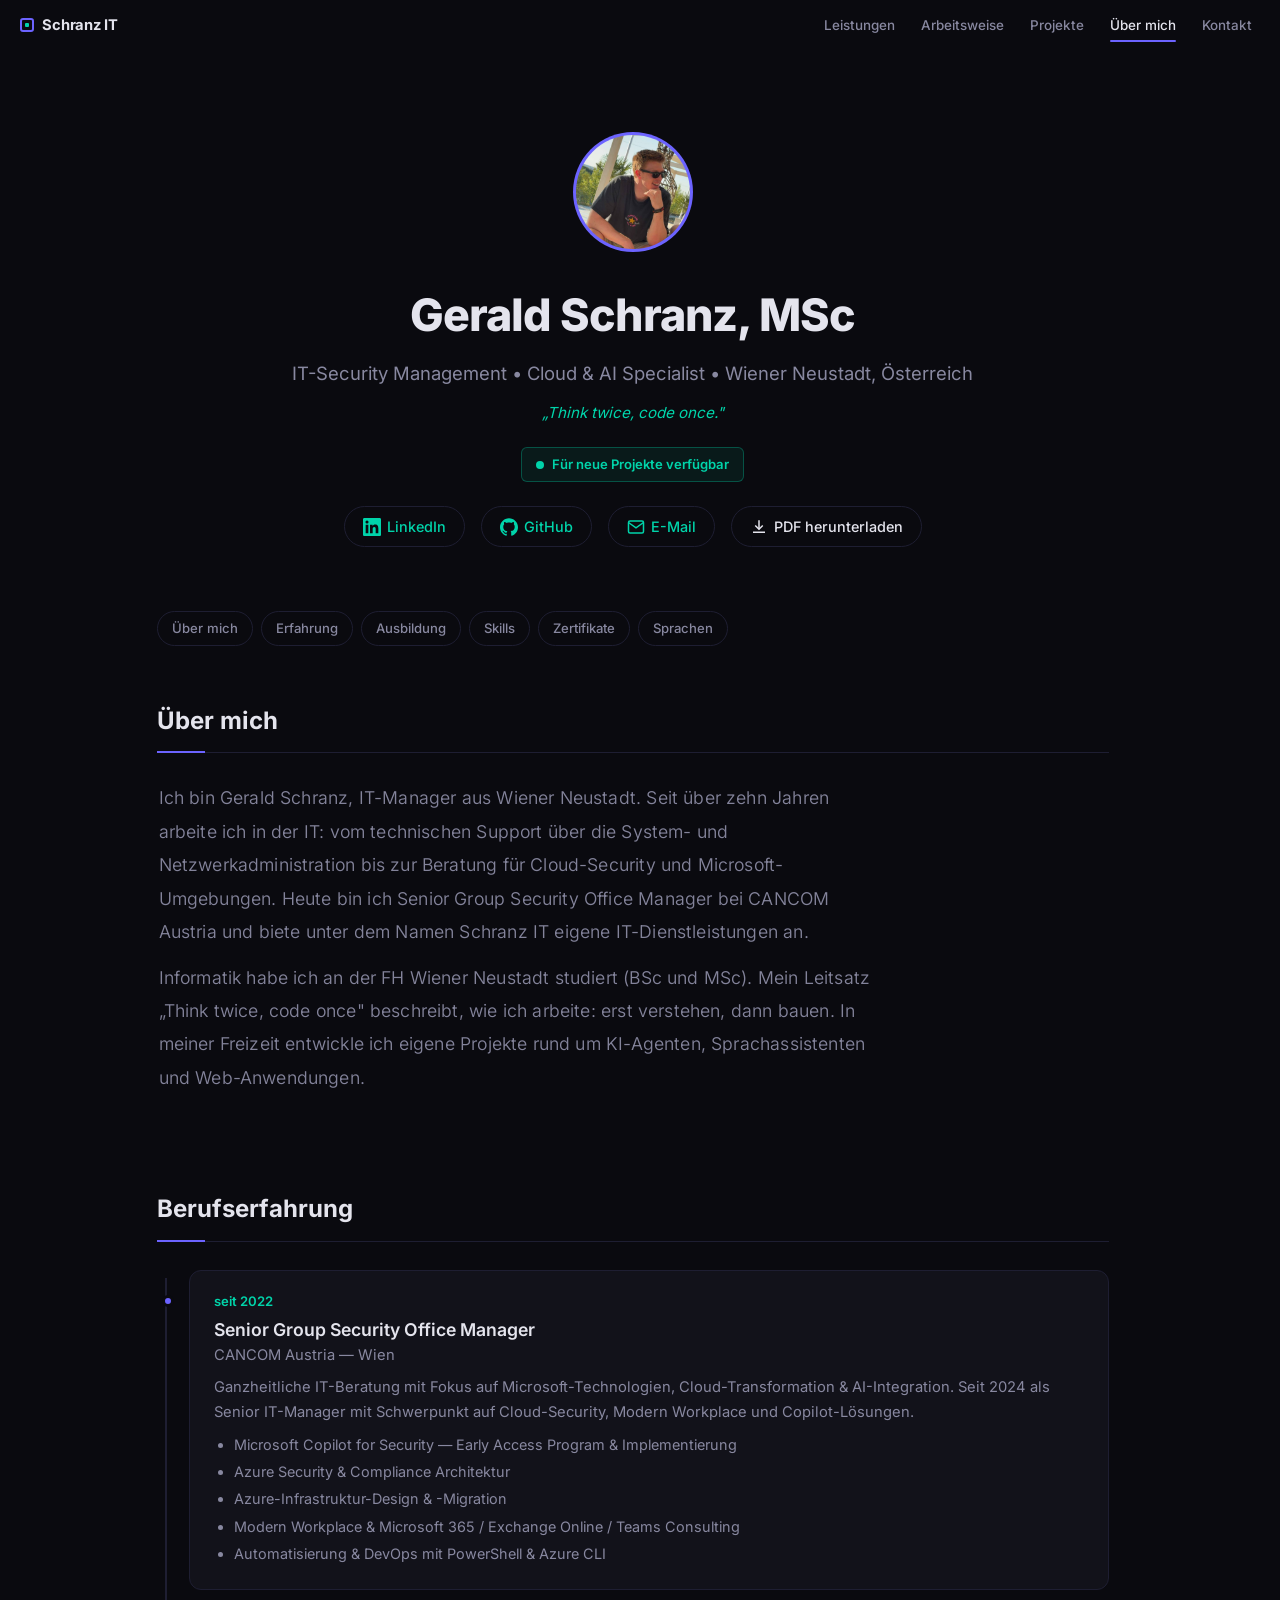
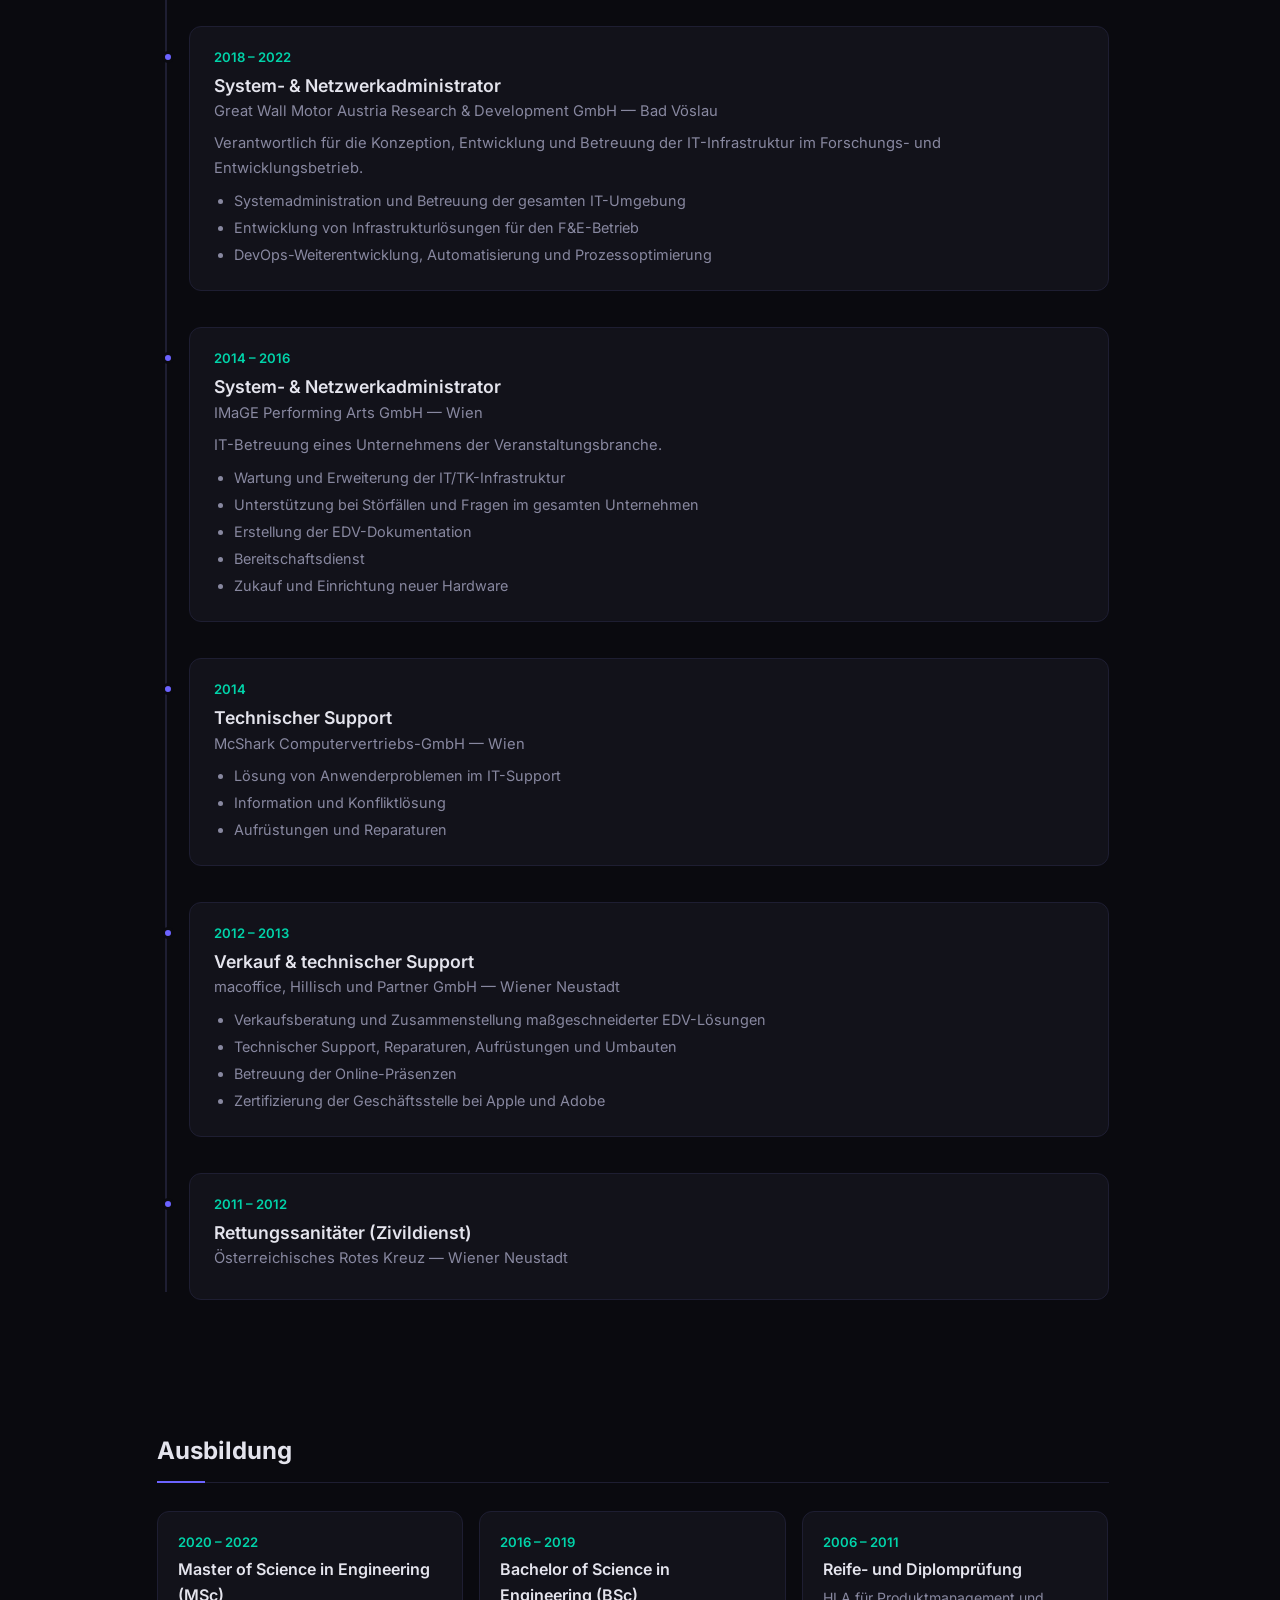
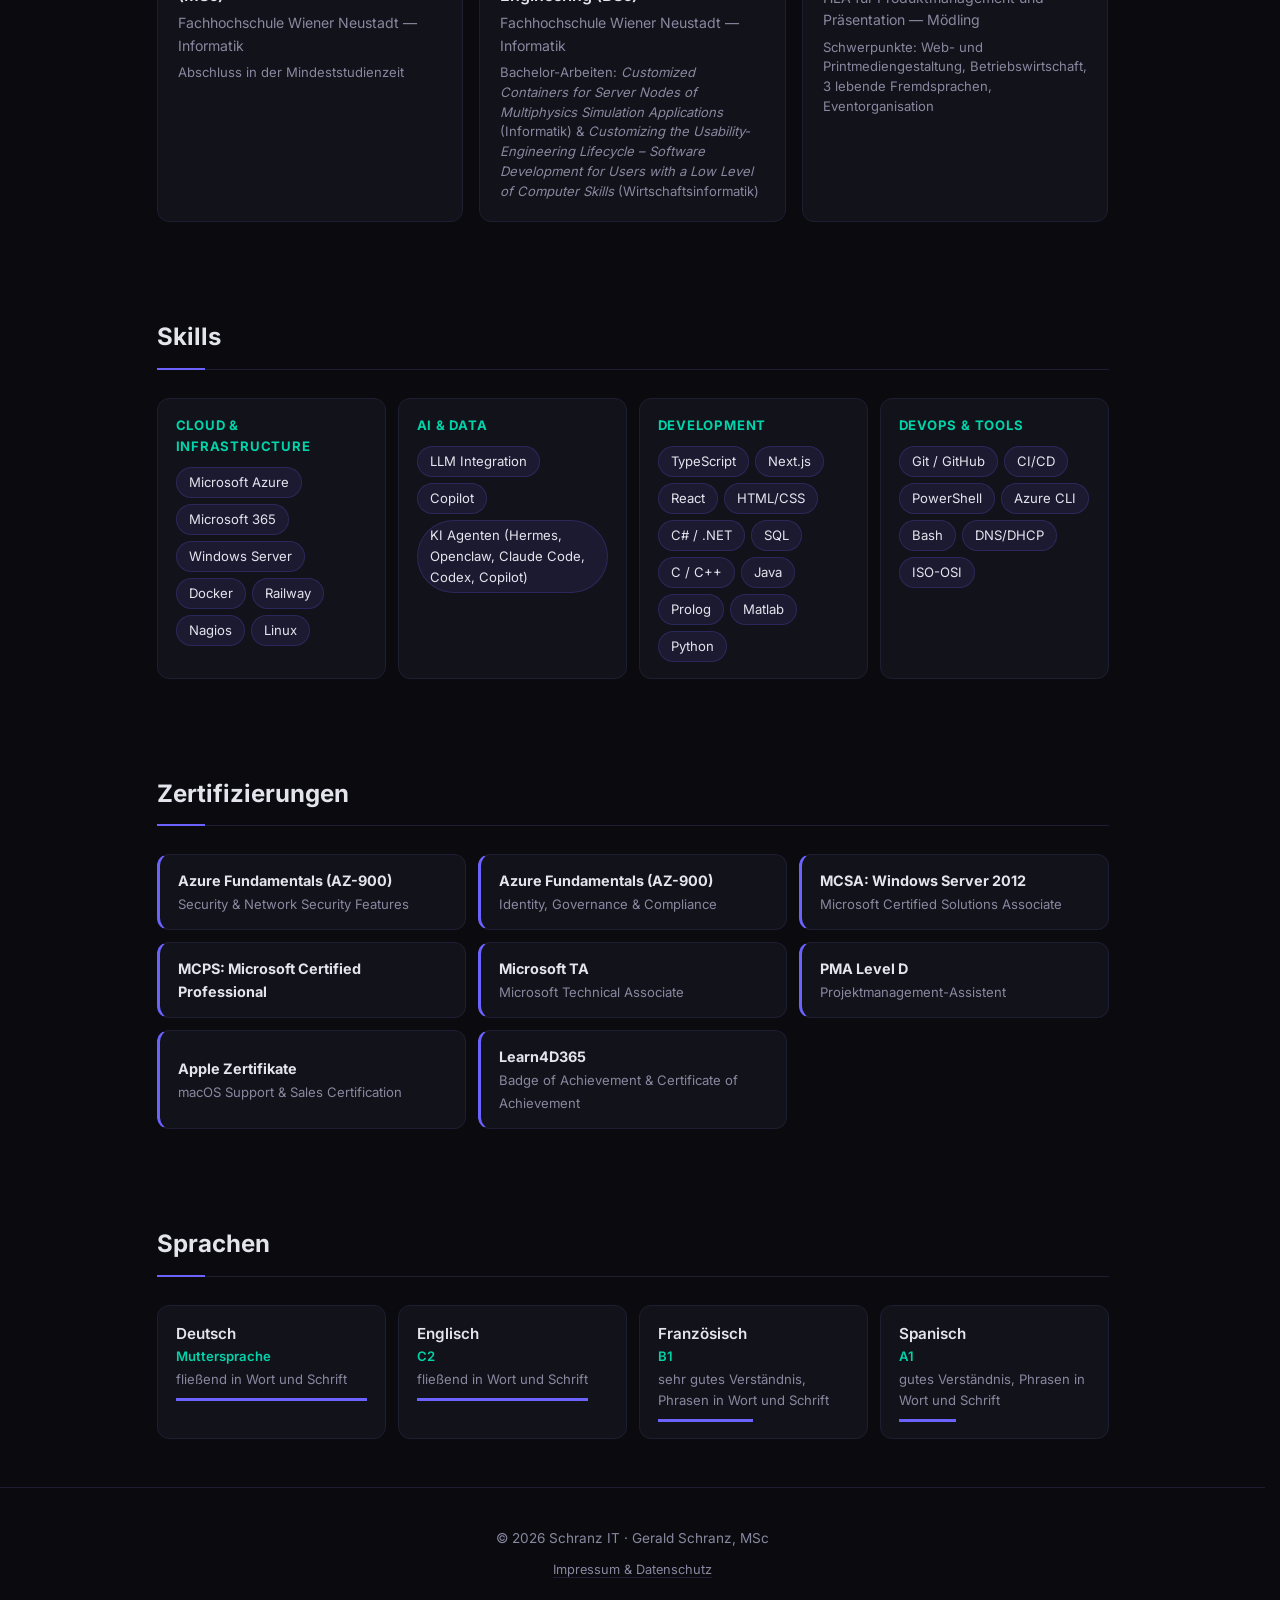
==== commit d48979e5: "Navigation überarbeitet: einheitlich auf beiden Seiten, aktiver Abschnitt, Handy-Menü, Ein-/Ausblend" ====
--- a/ueber-mich.html
+++ b/ueber-mich.html
@@ -13,16 +13,16 @@
 
   <div id="progress-bar"></div>
 
-  <nav aria-label="Hauptnavigation">
+  <nav id="site-nav" aria-label="Hauptnavigation">
     <a class="nav-brand" href="index.html" aria-label="Schranz IT – Startseite"><span class="nav-mark" aria-hidden="true"></span>Schranz IT</a>
-    <div class="nav-links">
-      <a href="index.html">Startseite</a>
-      <a href="#about">Über mich</a>
-      <a href="#experience">Erfahrung</a>
-      <a href="#education">Ausbildung</a>
-      <a href="#skills">Skills</a>
-      <a href="#certifications">Zertifikate</a>
-      <a href="#languages">Sprachen</a>
+    <button type="button" class="nav-toggle" aria-expanded="false" aria-controls="nav-links" aria-label="Menü öffnen">
+      <span class="nav-toggle-bar" aria-hidden="true"></span>
+    </button>
+    <div class="nav-links" id="nav-links">
+      <a href="index.html#services">Leistungen</a>
+      <a href="index.html#approach">Arbeitsweise</a>
+      <a href="index.html#projects">Projekte</a>
+      <a href="ueber-mich.html" aria-current="page">Über mich</a>
       <a href="index.html#contact">Kontakt</a>
     </div>
   </nav>
@@ -58,6 +58,15 @@
 
   <main class="container">
 
+    <nav class="subnav" aria-label="Abschnitte dieser Seite">
+      <a href="#about">Über mich</a>
+      <a href="#experience">Erfahrung</a>
+      <a href="#education">Ausbildung</a>
+      <a href="#skills">Skills</a>
+      <a href="#certifications">Zertifikate</a>
+      <a href="#languages">Sprachen</a>
+    </nav>
+
     <!-- About -->
     <section id="about" class="reveal">
       <h2>Über mich</h2>
--- a/style.css
+++ b/style.css
@@ -417,34 +417,29 @@
 footer .legal-section a:hover { color: #fff; }
 
 /* ── Navigation ── */
-nav {
+html { scroll-padding-top: 68px; }
+#site-nav {
   position: fixed;
   top: 0; left: 0; right: 0;
   z-index: 100;
   display: flex;
   align-items: center;
   gap: 12px;
-  padding: 8px 16px;
-  background: var(--bg);
-  border-bottom: 1px solid var(--border);
-}
-.nav-links {
-  display: flex;
-  gap: 4px;
-  margin-left: auto;
-  min-width: 0;
-  overflow-x: auto;
-  -webkit-overflow-scrolling: touch;
-  scrollbar-width: none;
-}
-.nav-links::-webkit-scrollbar { display: none; }
-nav .nav-brand {
+  height: 52px;
+  padding: 0 16px;
+  background: rgba(10,10,15,0);
+  border-bottom: 1px solid transparent;
+  transition: transform .35s cubic-bezier(.2,.8,.3,1), background .3s, border-color .3s;
+}
+#site-nav.is-scrolled { background: rgba(10,10,15,.94); border-bottom-color: var(--border); }
+#site-nav.is-hidden { transform: translateY(-100%); }
+.nav-links { display: flex; gap: 2px; margin-left: auto; }
+#site-nav .nav-brand {
   display: inline-flex; align-items: center; gap: 8px;
   flex-shrink: 0;
-  color: var(--text); font-weight: 700; font-size: .9rem; letter-spacing: -.01em;
+  color: var(--text); font-weight: 700; font-size: .92rem; letter-spacing: -.01em;
   padding: 6px 4px;
 }
-nav .nav-brand:hover { background: none; color: var(--text); }
 .nav-mark {
   width: 14px; height: 14px; border: 2px solid var(--accent); border-radius: 3px;
   position: relative;
@@ -452,19 +447,76 @@
 .nav-mark::after {
   content: ''; position: absolute; inset: 3px; background: var(--accent2); border-radius: 1px;
 }
-nav a {
-  font-size: .78rem;
+.nav-links a {
+  position: relative;
+  font-size: .84rem;
   font-weight: 500;
-  padding: 6px 12px;
+  padding: 8px 12px;
   border-radius: 8px;
   color: var(--text-dim);
   white-space: nowrap;
-  transition: all .2s;
-}
-nav a:hover {
-  color: var(--text);
-  background: var(--bg-hover);
-}
+  transition: color .2s, background .2s;
+}
+.nav-links a:hover { color: var(--text); background: var(--bg-hover); }
+.nav-links a.is-active, .nav-links a[aria-current="page"] { color: var(--text); }
+.nav-links a.is-active::after, .nav-links a[aria-current="page"]::after {
+  content: ''; position: absolute; left: 12px; right: 12px; bottom: 2px;
+  height: 2px; border-radius: 2px; background: var(--accent);
+}
+.nav-toggle {
+  display: none;
+  margin-left: auto;
+  width: 40px; height: 40px;
+  background: none; border: 1px solid var(--border); border-radius: 8px;
+  cursor: pointer; position: relative;
+}
+.nav-toggle-bar, .nav-toggle-bar::before, .nav-toggle-bar::after {
+  position: absolute; left: 50%; width: 18px; height: 2px; margin-left: -9px;
+  background: var(--text); border-radius: 2px;
+  transition: transform .25s, opacity .2s;
+}
+.nav-toggle-bar { top: 50%; margin-top: -1px; }
+.nav-toggle-bar::before, .nav-toggle-bar::after { content: ''; left: 0; margin-left: 0; }
+.nav-toggle-bar::before { transform: translateY(-6px); }
+.nav-toggle-bar::after { transform: translateY(6px); }
+.nav-toggle[aria-expanded="true"] .nav-toggle-bar { background: transparent; }
+.nav-toggle[aria-expanded="true"] .nav-toggle-bar::before { transform: rotate(45deg); background: var(--text); }
+.nav-toggle[aria-expanded="true"] .nav-toggle-bar::after { transform: rotate(-45deg); background: var(--text); }
+.nav-toggle:focus-visible, .nav-links a:focus-visible, #site-nav .nav-brand:focus-visible {
+  outline: 2px solid var(--accent2); outline-offset: 2px;
+}
+
+@media (max-width: 760px) {
+  .nav-toggle { display: block; }
+  .nav-links {
+    position: absolute; top: 100%; left: 0; right: 0;
+    flex-direction: column; gap: 0;
+    margin: 0; padding: 8px 12px 14px;
+    background: var(--bg);
+    border-bottom: 1px solid var(--border);
+    opacity: 0; visibility: hidden; transform: translateY(-8px);
+    transition: opacity .2s, transform .2s, visibility 0s .2s;
+  }
+  #site-nav.is-open { background: var(--bg); border-bottom-color: var(--border); }
+  #site-nav.is-open .nav-links { opacity: 1; visibility: visible; transform: none; transition: opacity .2s, transform .2s; }
+  .nav-links a { font-size: 1rem; padding: 13px 8px; border-radius: 6px; }
+  .nav-links a.is-active::after, .nav-links a[aria-current="page"]::after {
+    left: 0; right: auto; top: 12px; bottom: 12px; width: 3px; height: auto;
+  }
+}
+
+/* Sprungleiste auf der Über-mich-Seite */
+.subnav {
+  display: flex; flex-wrap: wrap; gap: 8px;
+  padding: 4px 0 8px;
+}
+.subnav a {
+  font-size: .82rem; font-weight: 500; color: var(--text-dim);
+  padding: 6px 14px; border: 1px solid var(--border); border-radius: 100px;
+  transition: color .2s, border-color .2s;
+}
+.subnav a:hover { color: var(--text); border-color: var(--accent); }
+@media print { .subnav, #site-nav { display: none !important; } }
 
 /* ── Padding für fixed Nav ── */
 body { padding-top: 52px; }
@@ -486,6 +538,9 @@
 html.intro-run nav, html.intro-run header, html.intro-run main, html.intro-run footer {
   transform-origin: 50% 0;
   transition: opacity 1.1s ease, transform 1.4s cubic-bezier(.16, .84, .3, 1);
+}
+html.intro-run #site-nav {
+  transition: opacity 1.1s ease, transform 1.4s cubic-bezier(.16, .84, .3, 1), background .3s, border-color .3s;
 }
 html.intro-hold nav, html.intro-hold header, html.intro-hold main, html.intro-hold footer {
   opacity: 0;
@@ -632,7 +687,6 @@
   .skills-grid { grid-template-columns: 1fr 1fr; }
   .lang-grid { grid-template-columns: 1fr 1fr; }
   .header-links a { padding: 8px 14px; font-size: .82rem; }
-  nav a { padding: 6px 10px; font-size: .72rem; }
 }
 @media (prefers-reduced-motion: reduce) {
   html { scroll-behavior: auto; }
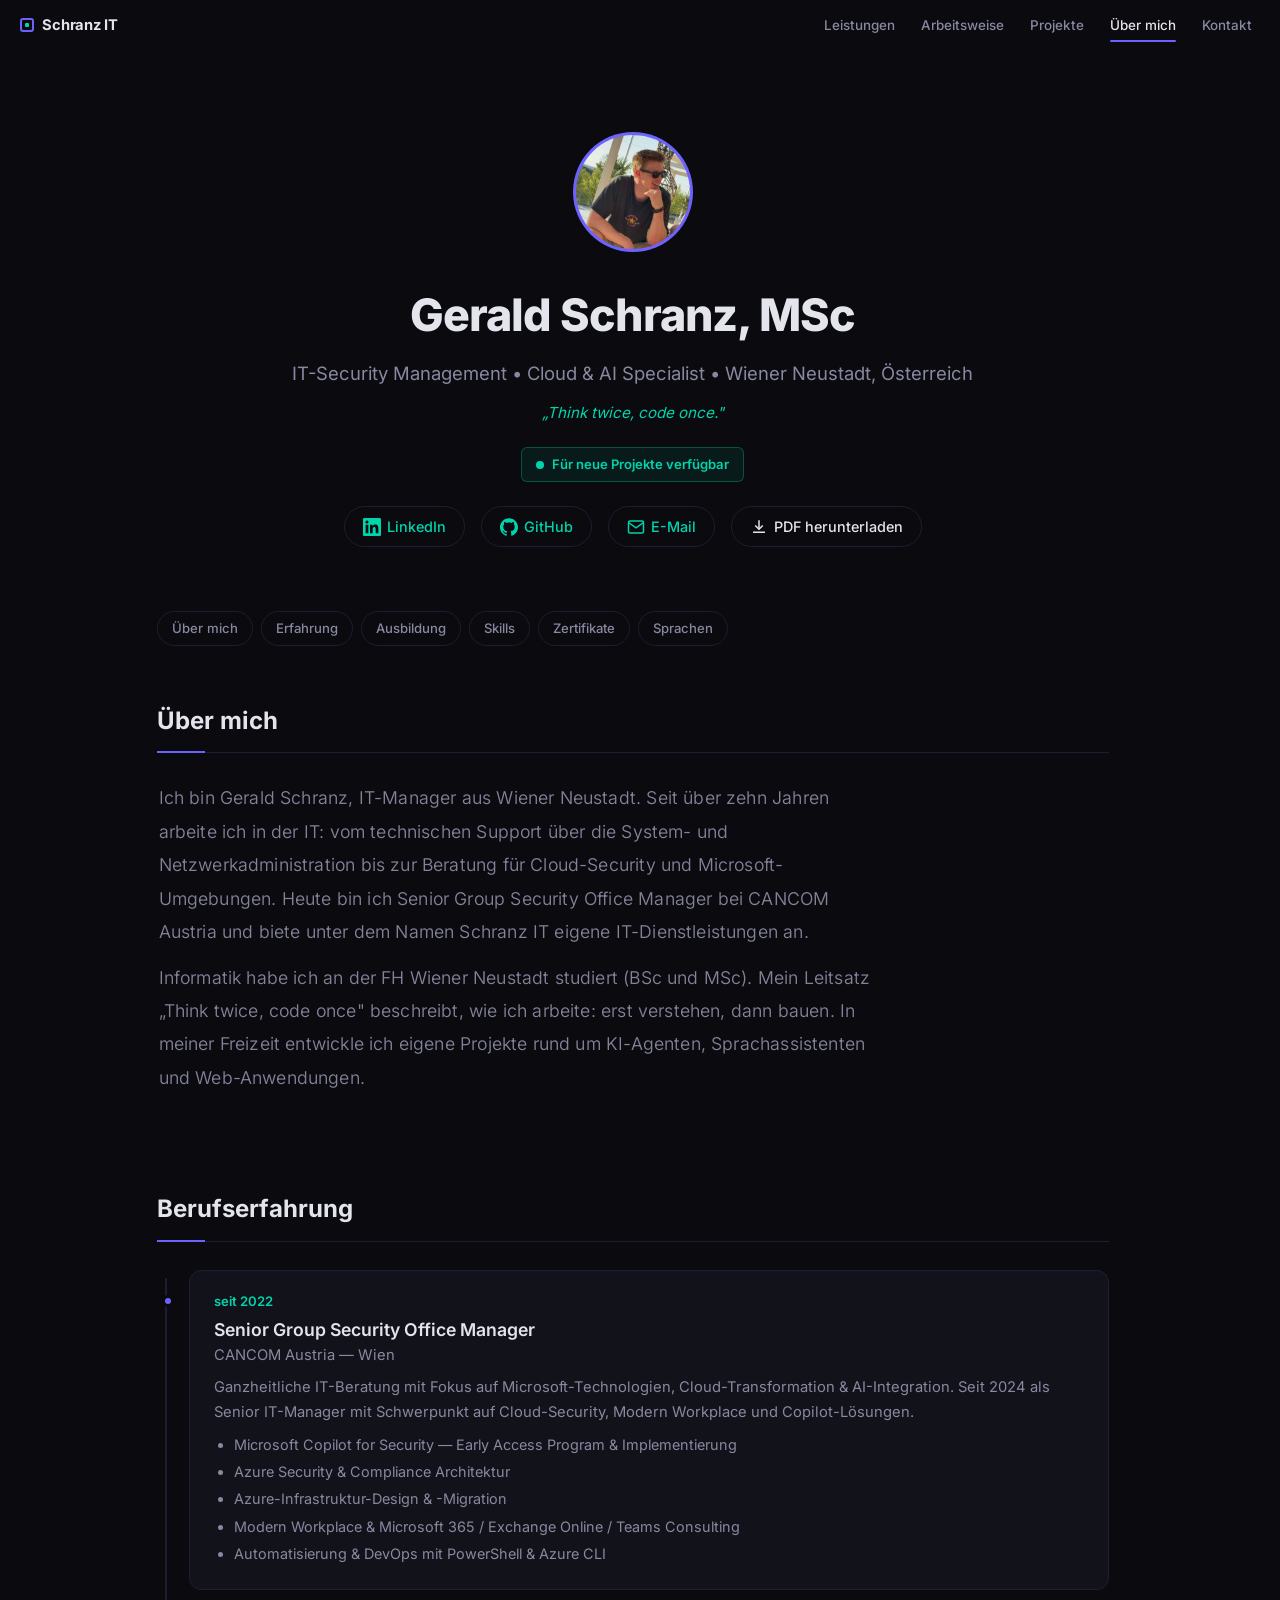
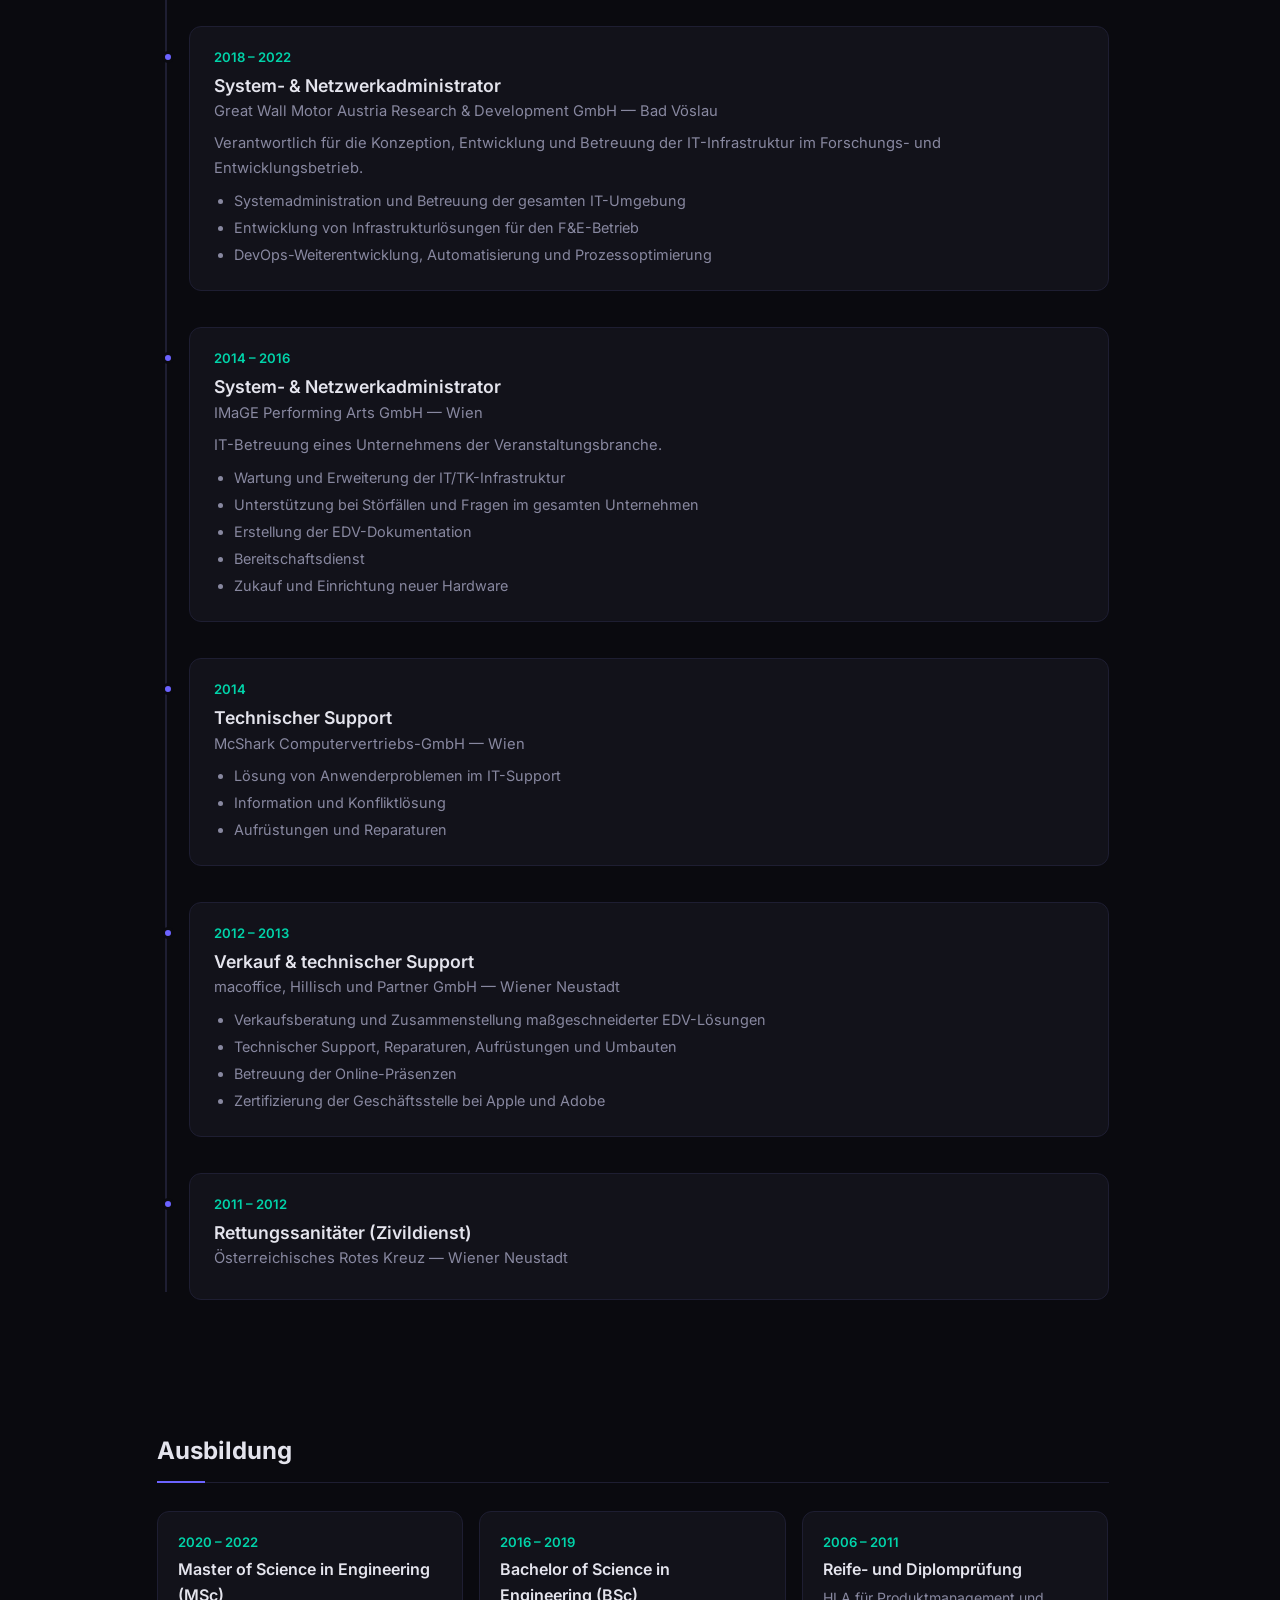
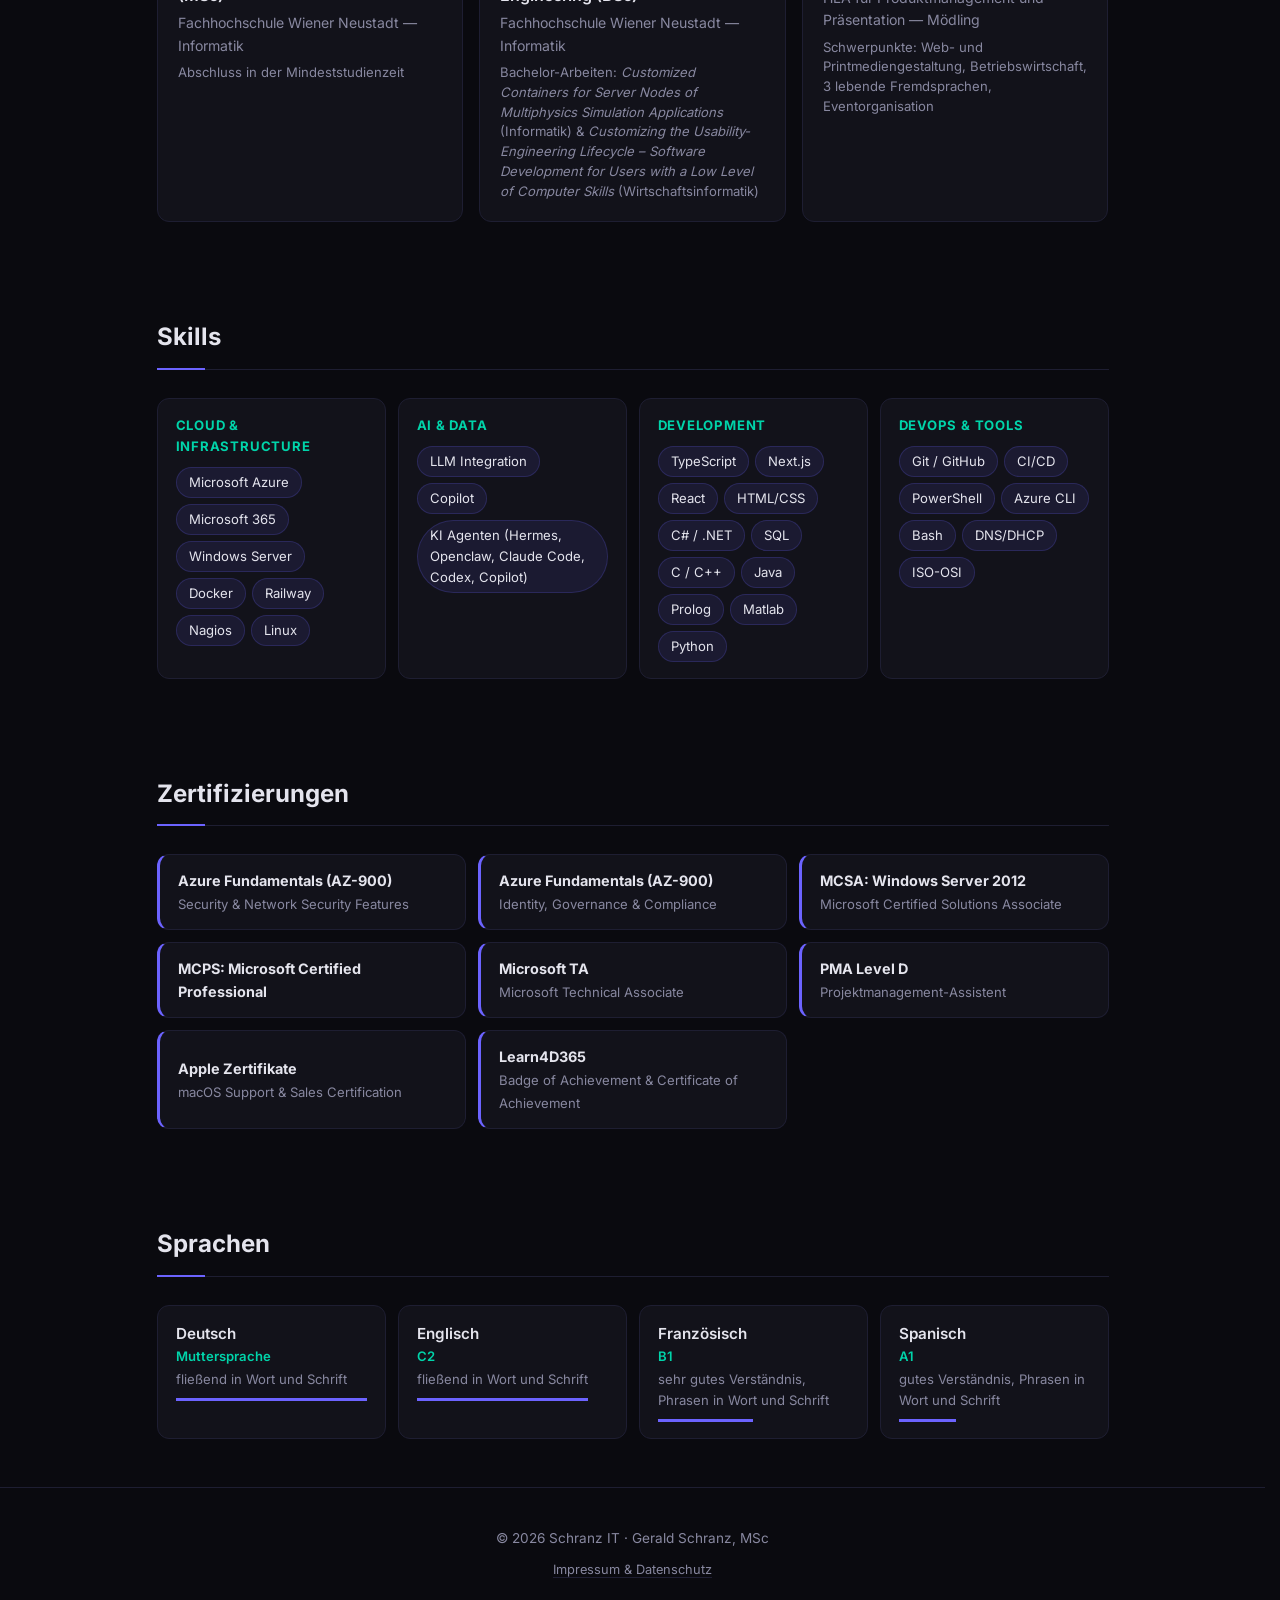
==== commit c23b7b36: "Platinen-Effekt bei Klick in den Hintergrund auf beiden Seiten statt nur im Hero Karten, Links, Netz" ====
--- a/ueber-mich.html
+++ b/ueber-mich.html
@@ -10,6 +10,8 @@
   <link rel="stylesheet" href="style.css">
 </head>
 <body class="page-about">
+
+  <div id="circuit-fx" aria-hidden="true"></div>
 
   <div id="progress-bar"></div>
 
@@ -348,5 +350,6 @@
 
   <script src="cv-pdf.js"></script>
   <script src="site.js"></script>
+  <script src="circuit.js" defer></script>
 </body>
 </html>
--- a/style.css
+++ b/style.css
@@ -725,7 +725,6 @@
   min-height: min(calc(88vh - 52px), 820px);
   display: flex; align-items: center;
   overflow: visible;
-  cursor: crosshair;
 }
 header.hero .container { width: 100%; padding-top: 72px; padding-bottom: 72px; }
 .hero-eyebrow {
@@ -741,7 +740,7 @@
   margin-top: 22px; max-width: 56ch;
   font-size: clamp(1.02rem, 1.6vw, 1.2rem); line-height: 1.7; color: var(--text-dim);
 }
-.hero-actions { display: flex; flex-wrap: wrap; gap: 12px; margin-top: 34px; cursor: auto; }
+.hero-actions { display: flex; flex-wrap: wrap; gap: 12px; margin-top: 34px; }
 .btn {
   display: inline-flex; align-items: center; justify-content: center;
   padding: 11px 22px; border-radius: 8px; border: 1px solid var(--border);
@@ -815,7 +814,7 @@
 /* Karten auf der Startseite leicht transparent, damit der Schaltkreis dezent durchscheint */
 .page-home .pf-stage, .page-home .pf-panel { background: rgba(18,18,26,.86); }
 
-/* ── Platinen-Effekt (Klick im Hero) ── */
+/* ── Platinen-Effekt (Klick in den Hintergrund) ── */
 #circuit-fx {
   position: fixed; inset: 0; z-index: -1;
   pointer-events: none; opacity: 0;
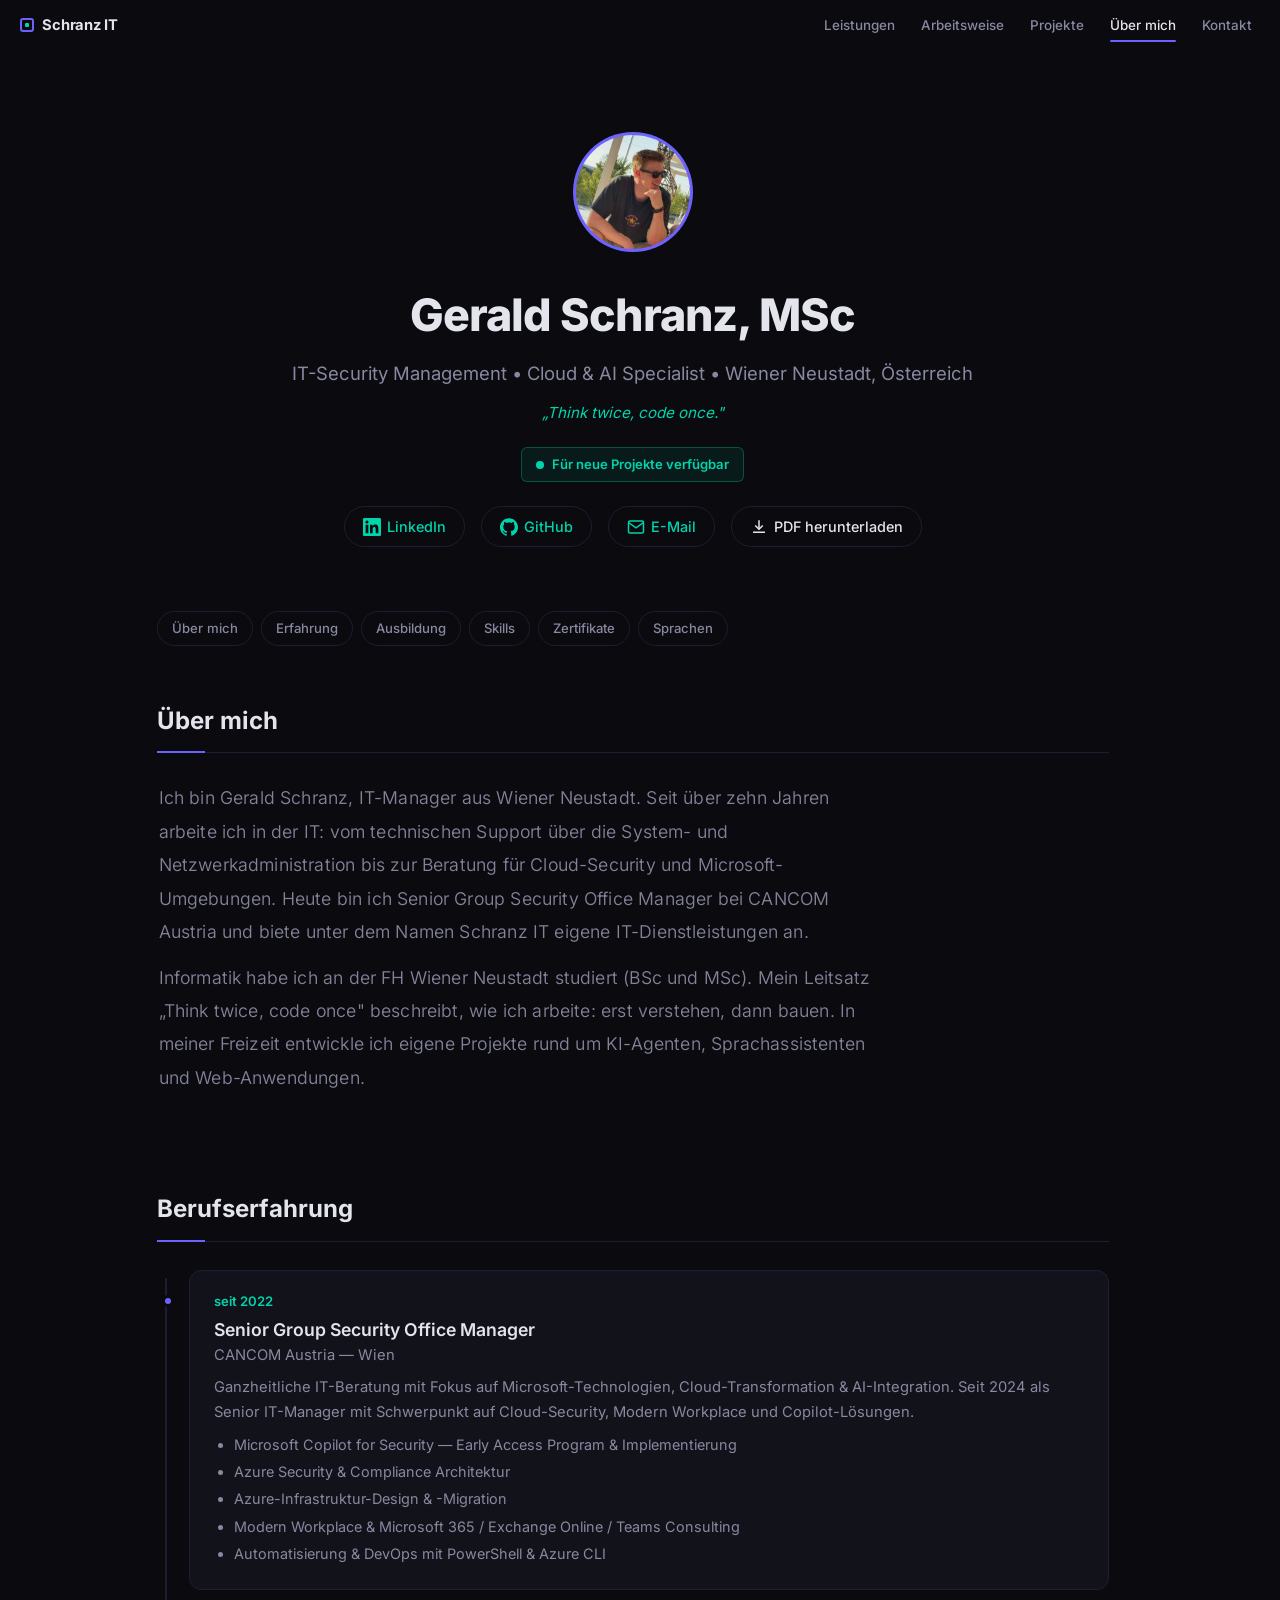
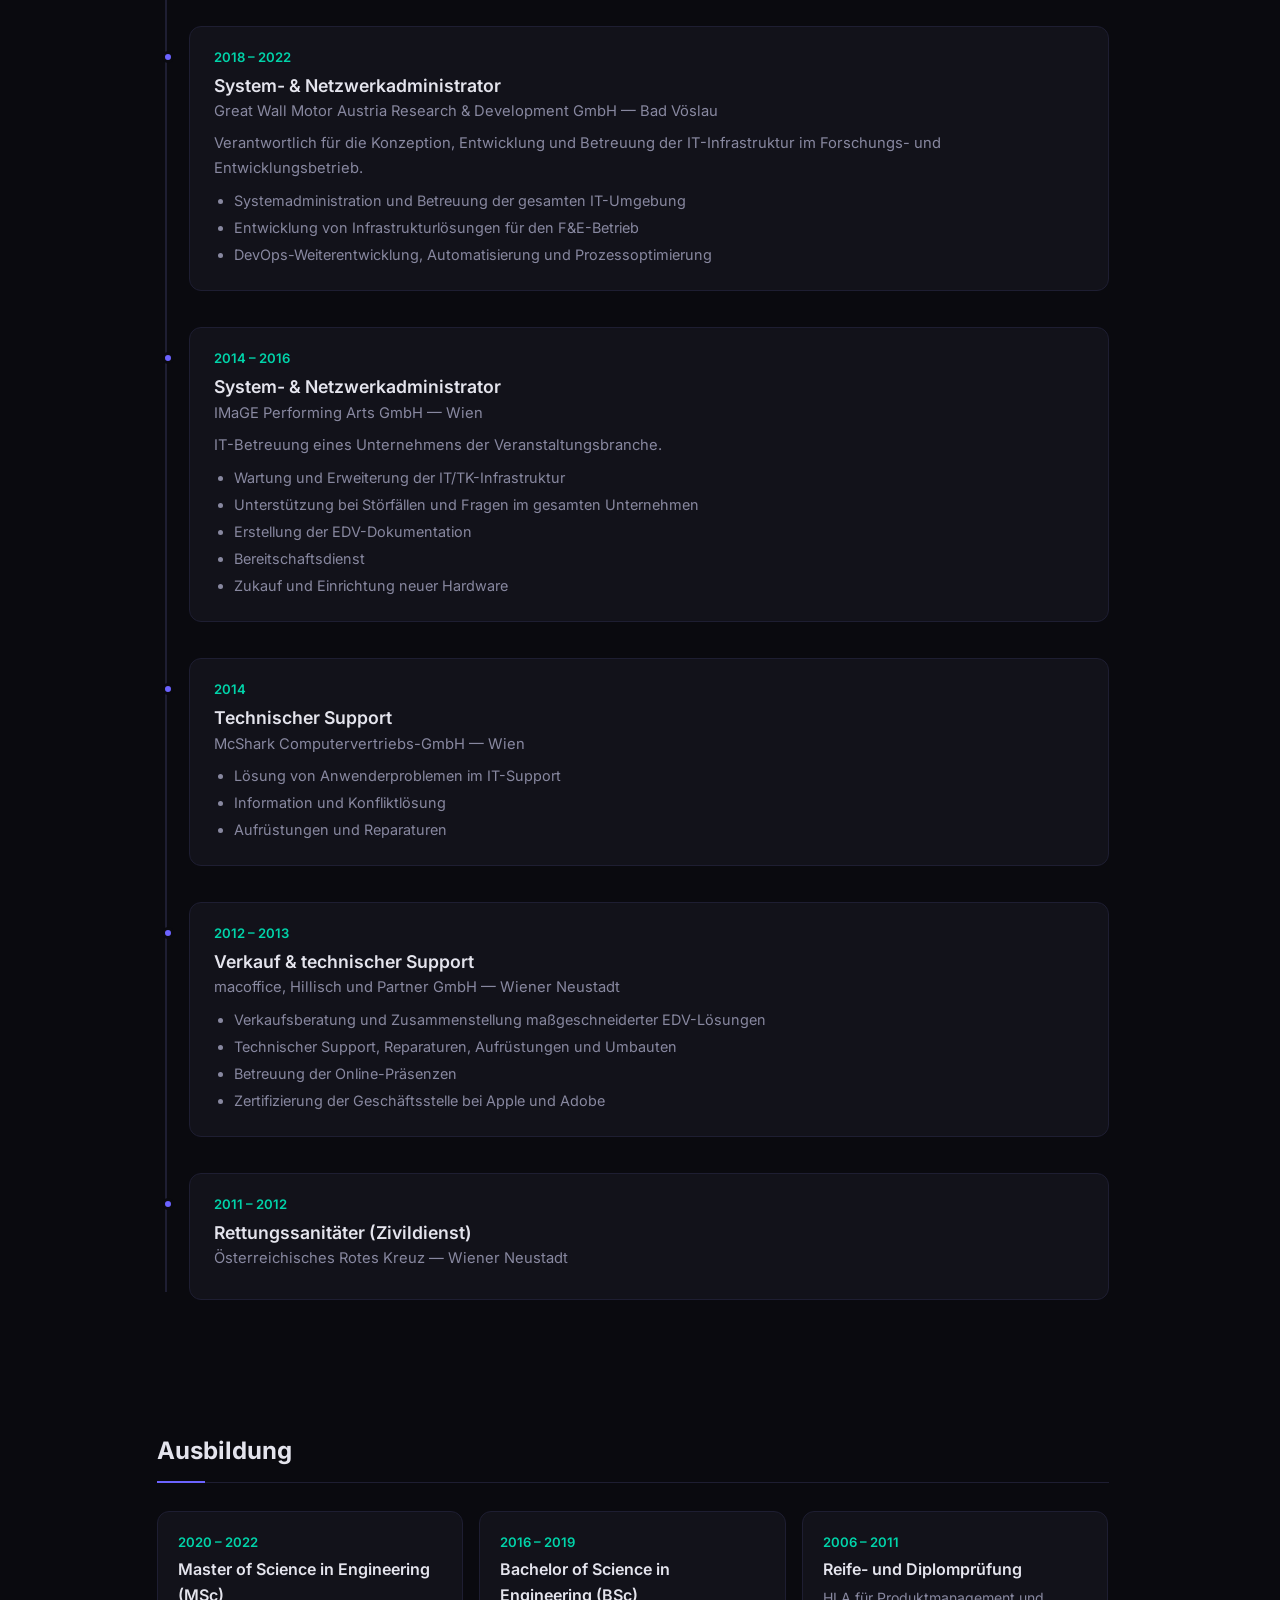
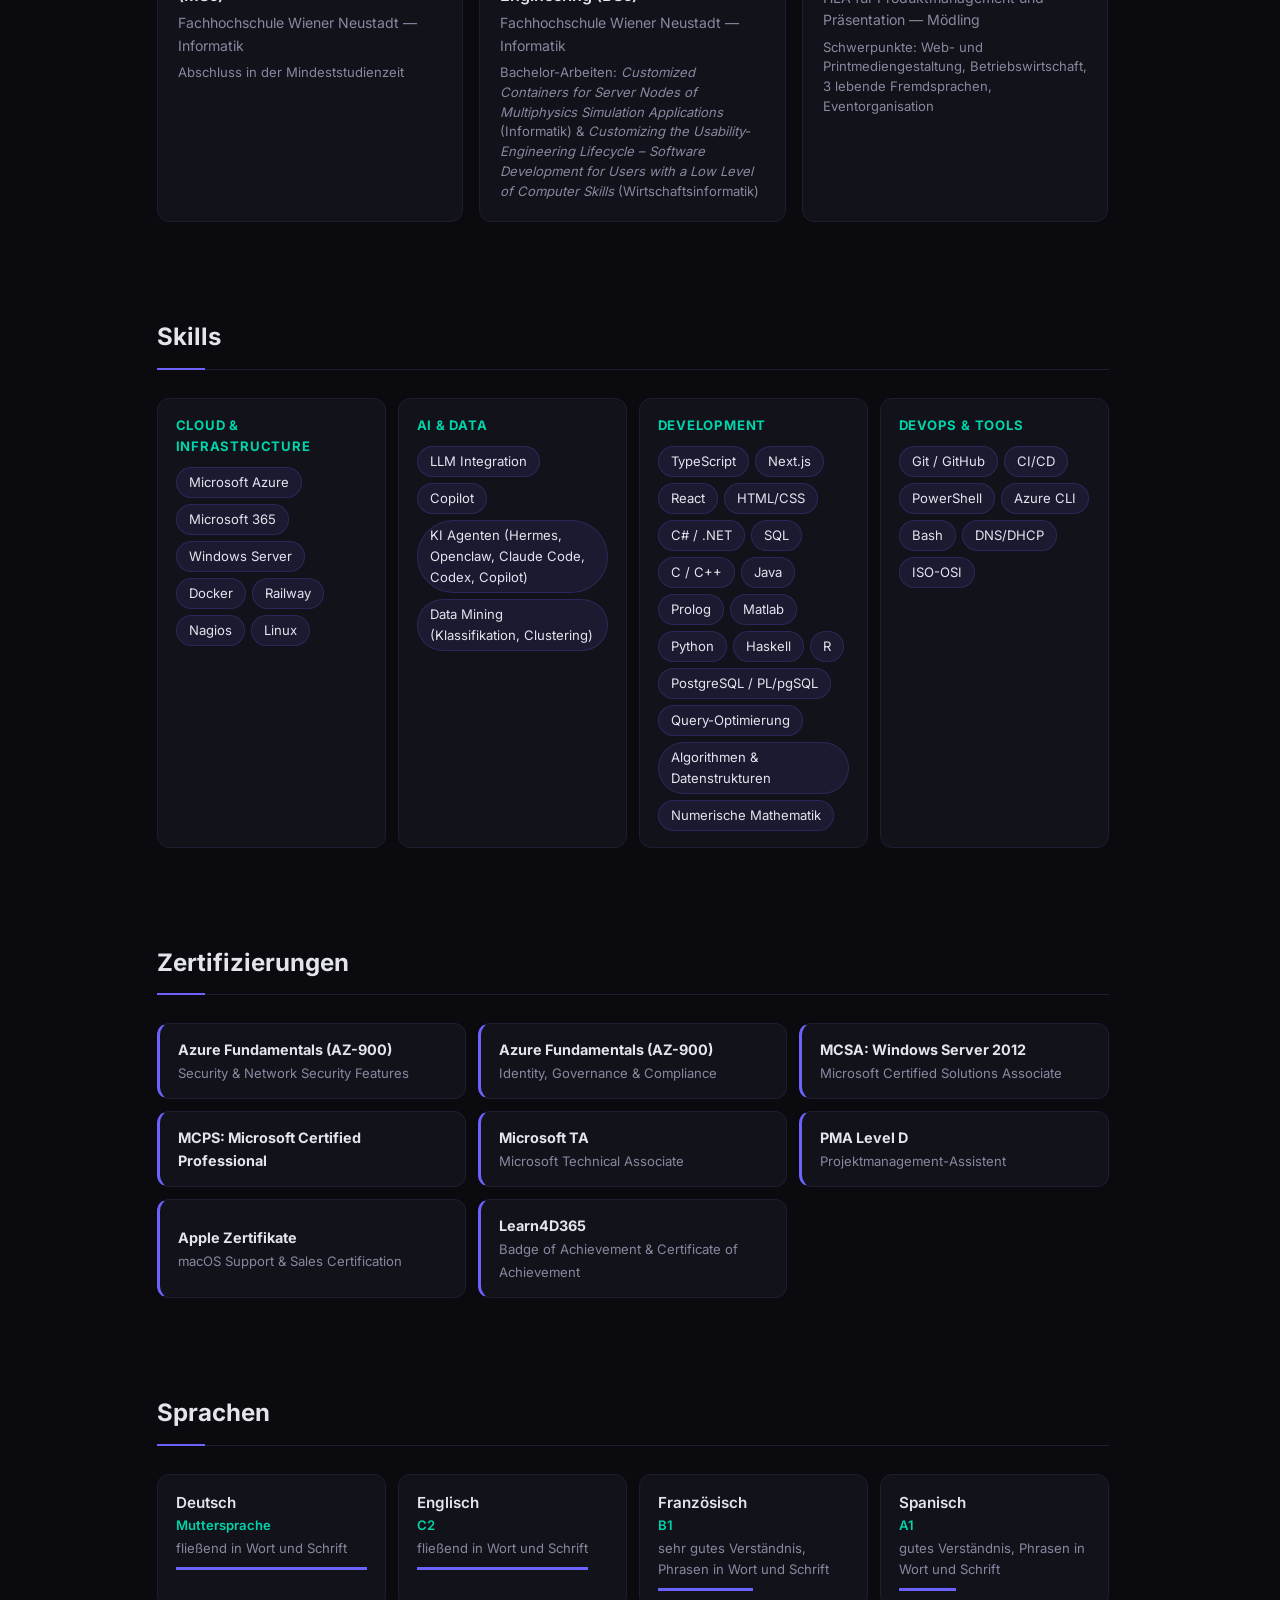
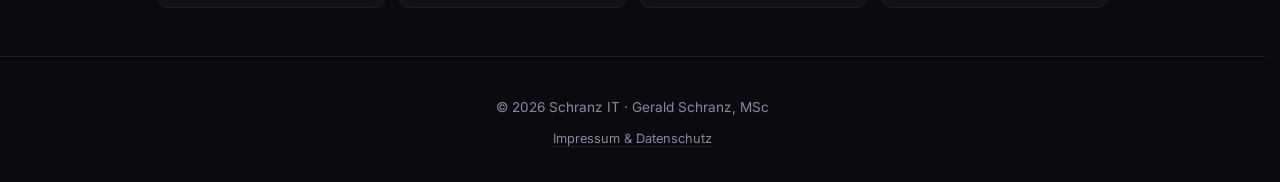
==== commit b8ad3aeb: "Netzkarte offen und randlos über die volle Breite; Skills aus dem Studienarchiv ergänzt Karte ohne K" ====
--- a/ueber-mich.html
+++ b/ueber-mich.html
@@ -206,6 +206,7 @@
             <span class="skill-tag">LLM Integration</span>
             <span class="skill-tag">Copilot</span>
             <span class="skill-tag">KI Agenten (Hermes, Openclaw, Claude Code, Codex, Copilot)</span>
+            <span class="skill-tag">Data Mining (Klassifikation, Clustering)</span>
           </div>
         </div>
         <div class="skill-group">
@@ -222,6 +223,12 @@
             <span class="skill-tag">Prolog</span>
             <span class="skill-tag">Matlab</span>
             <span class="skill-tag">Python</span>
+            <span class="skill-tag">Haskell</span>
+            <span class="skill-tag">R</span>
+            <span class="skill-tag">PostgreSQL / PL/pgSQL</span>
+            <span class="skill-tag">Query-Optimierung</span>
+            <span class="skill-tag">Algorithmen &amp; Datenstrukturen</span>
+            <span class="skill-tag">Numerische Mathematik</span>
           </div>
         </div>
         <div class="skill-group">
--- a/style.css
+++ b/style.css
@@ -326,22 +326,36 @@
 }
 
 /* ── Projekt-Netzkarte ── */
-.pf { display: grid; grid-template-columns: minmax(0, 1fr) 340px; gap: 16px; align-items: stretch; }
+/* Offen und randlos über die volle Fensterbreite; --col-left/--col-w setzt portfolio.js */
+.pf {
+  position: relative;
+  width: 100vw; margin-left: calc(50% - 50vw);
+  --col-left: 24px; --col-w: 952px;
+  padding-bottom: 104px;
+}
 .pf-stage {
-  position: relative; height: 480px; min-width: 0;
-  background: var(--bg-card); border: 1px solid var(--border); border-radius: var(--radius);
-  overflow: hidden;
+  position: relative; height: 560px; min-width: 0;
+  touch-action: pan-y; -webkit-user-select: none; user-select: none;
 }
 .pf-stage canvas { position: absolute; inset: 0; width: 100%; height: 100%; display: block; }
-.pf-stage { touch-action: pan-y; -webkit-user-select: none; user-select: none; }
 .pf-node {
   position: absolute; width: 1px; height: 1px; padding: 0; margin: -1px;
   overflow: hidden; clip: rect(0 0 0 0); white-space: nowrap; border: 0;
 }
 .pf[data-state="scene"] .pf-node { display: none; }
 .pf-panel {
-  background: var(--bg-card); border: 1px solid var(--border); border-radius: var(--radius);
-  padding: 22px; display: flex; flex-direction: column; gap: 10px; align-content: flex-start;
+  position: absolute; z-index: 2;
+  display: flex; flex-direction: column; gap: 10px; align-content: flex-start;
+}
+/* Übersicht: Hinweis und Legende unter der Karte, linksbündig zur Textspalte */
+.pf[data-state="map"] .pf-panel {
+  left: var(--col-left); bottom: 0; width: min(var(--col-w), 64ch);
+}
+.pf[data-state="map"] .pf-legend { display: flex; flex-wrap: wrap; gap: 8px 20px; }
+/* Projekt: Text rechts neben der Animation, ohne Kasten */
+.pf[data-state="scene"] .pf-panel {
+  left: calc(var(--col-left) + var(--col-w) - 320px); width: 320px;
+  top: 280px; transform: translateY(-50%);
 }
 .pf-eyebrow { font-size: .72rem; text-transform: uppercase; letter-spacing: .08em; color: var(--accent2); font-weight: 600; }
 .pf-title { font-size: 1.25rem; font-weight: 700; outline: none; }
@@ -367,8 +381,12 @@
 .pf-back:hover { border-color: var(--accent); }
 html.pf-on .pf-list { display: none; }
 @media (max-width: 900px) {
-  .pf { grid-template-columns: 1fr; }
-  .pf-stage { height: 560px; }
+  .pf { padding-bottom: 0; }
+  .pf-stage { height: 540px; }
+  .pf-panel, .pf[data-state="map"] .pf-panel, .pf[data-state="scene"] .pf-panel {
+    position: static; transform: none;
+    width: auto; margin: 8px var(--col-left) 0;
+  }
 }
 @media (max-width: 480px) { .pf-stage { height: 520px; } }
 
@@ -812,7 +830,6 @@
 .contact-links a:hover { border-color: var(--accent); color: var(--text); }
 
 /* Karten auf der Startseite leicht transparent, damit der Schaltkreis dezent durchscheint */
-.page-home .pf-stage, .page-home .pf-panel { background: rgba(18,18,26,.86); }
 
 /* ── Platinen-Effekt (Klick in den Hintergrund) ── */
 #circuit-fx {
